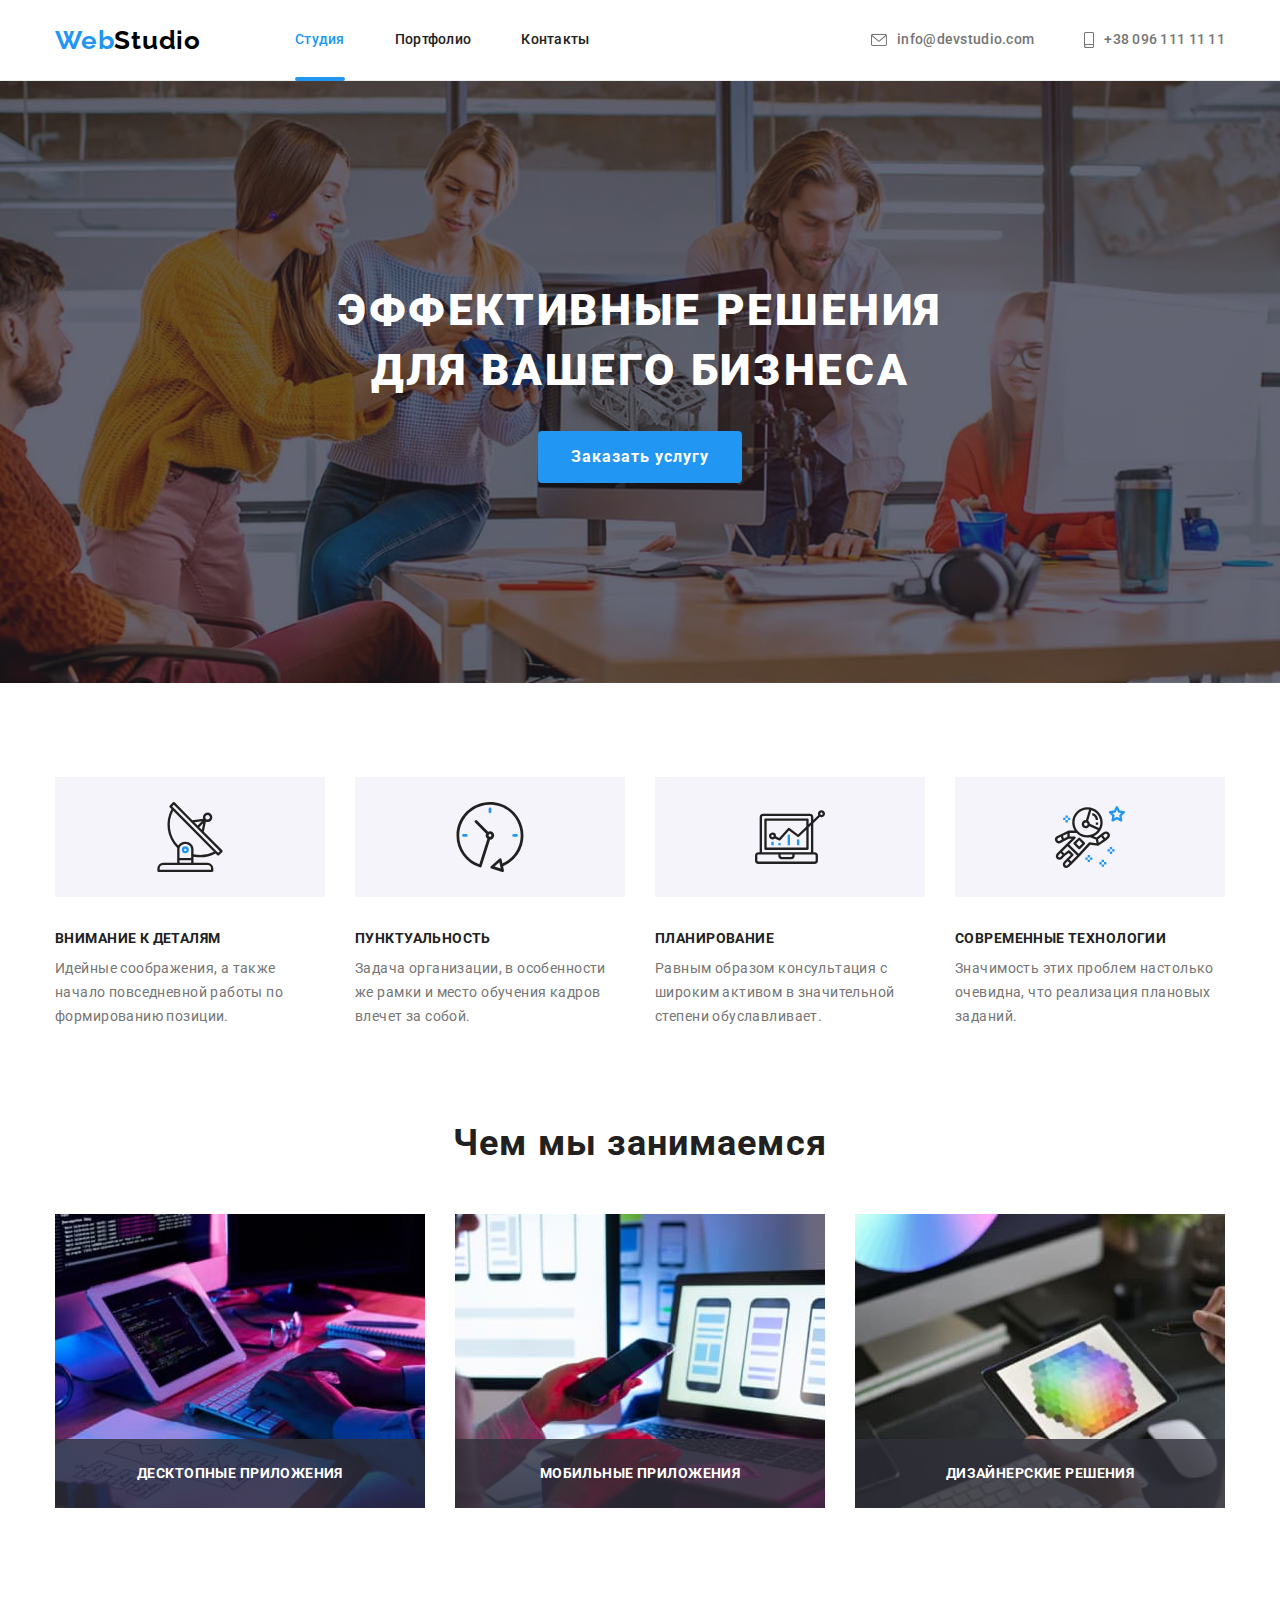
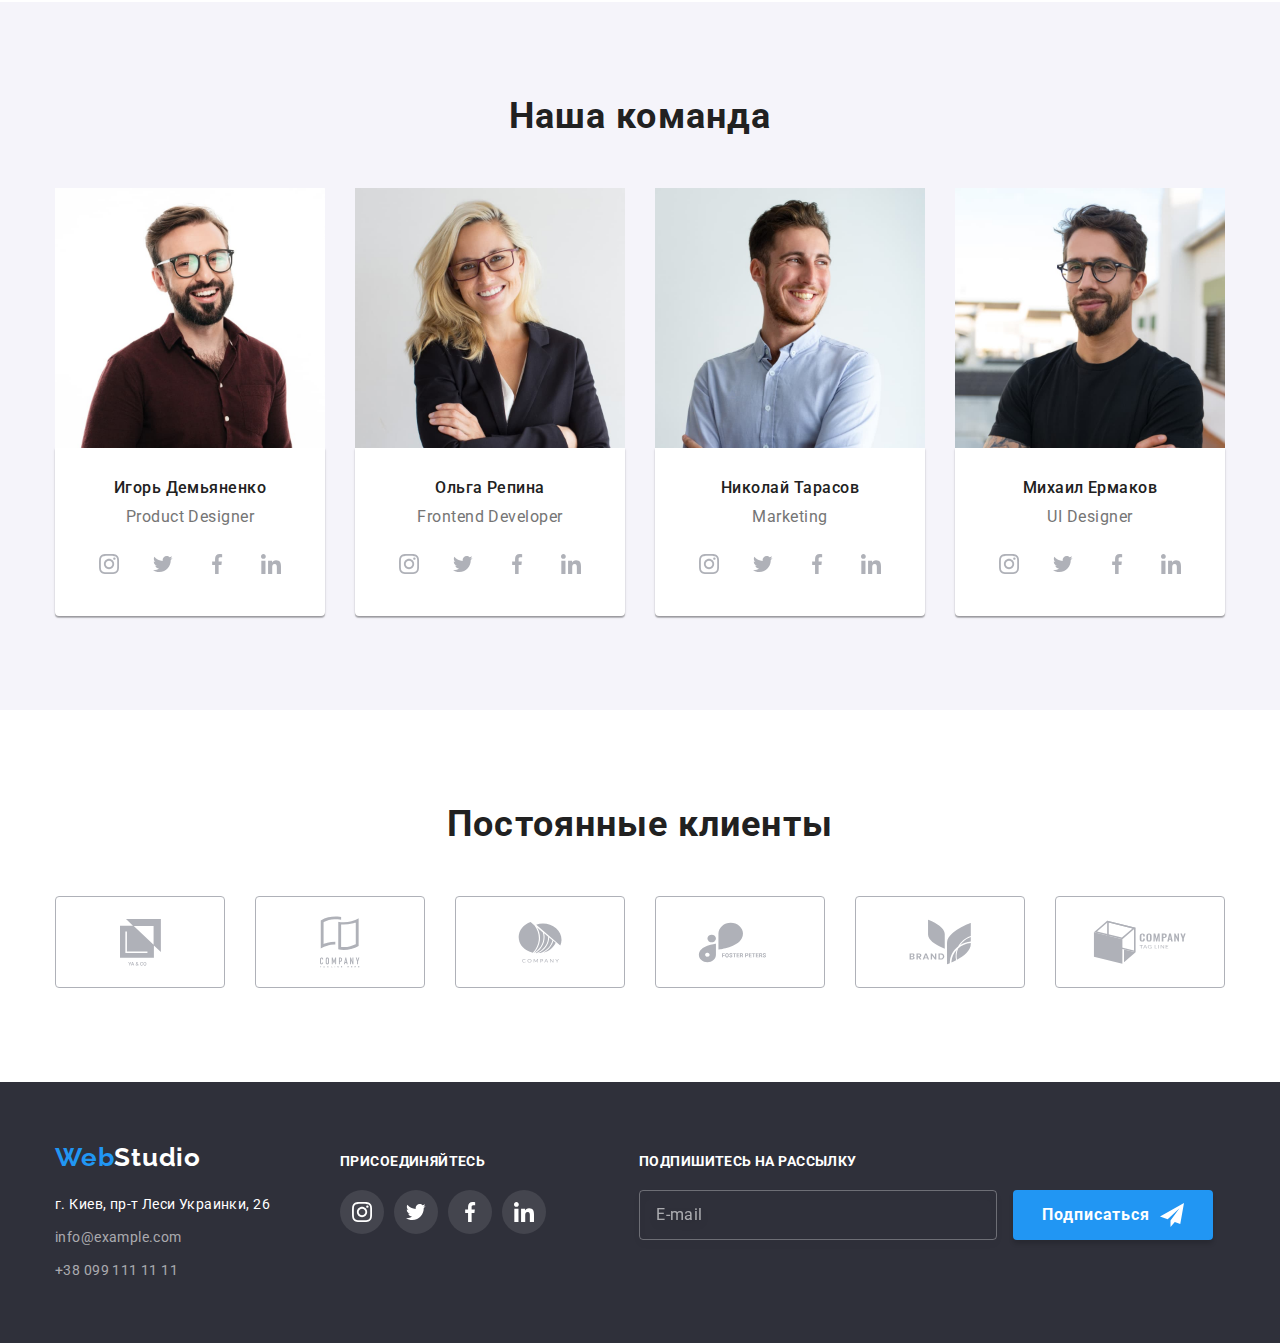
==== index.html @ b1955b0b "Добавляю файлы из ДЗ 8" ====
<!DOCTYPE html>
<html lang="ru">
  <head>
    <link
      rel="stylesheet"
      href="https://cdnjs.cloudflare.com/ajax/libs/modern-normalize/1.1.0/modern-normalize.min.css"
    />
    <meta charset="UTF-8" />
    <meta http-equiv="X-UA-Compatible" content="IE=edge" />
    <meta name="viewport" content="width=device-width, initial-scale=1.0" />
    <title>Studio</title>
    <link rel="preconnect" href="https://fonts.googleapis.com" />
    <link rel="preconnect" href="https://fonts.gstatic.com" crossorigin />
    <link
      href="https://fonts.googleapis.com/css2?family=Raleway:wght@700&family=Roboto:wght@400;500;700;900&display=swap"
      rel="stylesheet"
    />
    <link href="./css/main.min.css" rel="stylesheet" />
  </head>
  <body>
    <!--HEADER-->

    <header class="header">
      <div class="container">
        <nav class="navigation">
          <a class="header__logo logo link" href="./index.html" lang="en"
            >Web<span class="logo-header__right link" lang="en">Studio</span></a
          >
          <ul class="header-list list">
            <li class="header-list__item">
              <a class="header-list__link header-list__link_current link" href="">Студия</a>
            </li>

            <li class="header-list__item">
              <a class="header-list__link link" href="./portfolio.html">Портфолио</a>
            </li>

            <li class="header-list__item">
              <a class="header-list__link link" href="">Контакты</a>
            </li>
          </ul>
        </nav>
        <div class="header-contacts">
          <a class="header-contacts__link header-contacts__link-mail link" href="mailto:info@devstudio.com"
            >
            <svg class="header-contacts__icon" width="16" height="12">
              <use href="./images/sprite.svg#icon-mail"></use>
            </svg>info@devstudio.com
          </a>
          <a class="header-contacts__link link" href="tel:+380961111111">
            <svg class="header-contacts__icon" width="10" height="16">
              <use href="./images/sprite.svg#icon-tell"></use>
            </svg>+38 096 111 11 11
          </a>
        </div>
      </div>
    </header>
    <main>
      <!--HERO-->

      <section class="hero">
        <div class="container">
          <h1 class="hero__title">Эффективные решения для вашего бизнеса</h1>
          <button class="hero__button" type="button" data-modal-open>Заказать услугу</button>
        </div>
      </section>

      <!--FEATURES-->

      <section class="features section">
        <div class="container">
          <h2 class="visually-hidden">Наши особенности</h2>
          <ul class="features-list list">
            <li class="features-list__item features-list__icon-first">
              <h3 class="features-list__item-title">Внимание к деталям</h3>
              <p class="features-list__text">
                Идейные соображения, а также начало повседневной работы по формированию позиции.
              </p>
            </li>

            <li class="features-list__item features-list__icon-second">
              <h3 class="features-list__item-title">Пунктуальность</h3>
              <p class="features-list__text">
                Задача организации, в особенности же рамки и место обучения кадров влечет за собой.
              </p>
            </li>

            <li class="features-list__item features-list__icon-third">
              <h3 class="features-list__item-title">Планирование</h3>
              <p class="features-list__text">
                Равным образом консультация с широким активом в значительной степени обуславливает.
              </p>
            </li>

            <li class="features-list__item features-list__icon-fourth">
              <h3 class="features-list__item-title">Современные технологии</h3>
              <p class="features-list__text">
                Значимость этих проблем настолько очевидна, что реализация плановых заданий.
              </p>
            </li>
          </ul>
        </div>
      </section>

      <!--DIRECTIONS-->

      <section class="directions section">
        <div class="container">
          <h2 class="directions__title title">Чем мы занимаемся</h2>
          <ul class="directions-list list">
            <li class="directions-list__item">
              <img
                src="./images/what-are-we-doing/box-first.jpg"
                alt="Написание кода"
                width="370"
                height="294"
              />
              <p class="directions-list__text">Десктопные приложения</p>
            </li>

            <li class="directions-list__item">
              <img
                src="./images/what-are-we-doing/box-second.jpg"
                alt="Мобильные приложения"
                width="370"
                height="294"
              />
              <p class="directions-list__text">Мобильные приложения</p>
            </li>

            <li class="directions-list__item">
              <img
                src="./images/what-are-we-doing/box-third.jpg"
                alt="Графический дизайн"
                width="370"
                height="294"
              />
              <p class="directions-list__text">Дизайнерские решения</p>
            </li>
          </ul>
        </div>
      </section>

      <!--TEAM-->

      <section class="team section">
        <div class="container">
          <h2 class="team__title title">Наша команда</h2>
          <ul class="team-list list">
            <li class="team-list__item">
              <img
                src="./images/our-team/master-first.jpg"
                alt="мужчина в очках и в бордовой рубашке"
                width="270"
                height="260"
              />
              <div class="team-img">
                <h3 class="team-img__title">Игорь Демьяненко</h3>
                <p class="team-img__text" lang="en">Product Designer</p>
                <ul class="social-list list">
                  <li class="social-list__item">
                    <a
                      href=""
                      rel="noopener noreferrer"
                      target="_blank"
                      class="social-list__link social"
                    >
                      <svg class="social-list__icon" width="20" height="20">
                        <use href="./images/sprite.svg#icon-instagram"></use>
                      </svg>
                    </a>
                  </li>

                  <li class="social-list__item">
                    <a
                      href=""
                      rel="noopener noreferrer"
                      target="_blank"
                      class="social-list__link social"
                    >
                      <svg class="social-list__icon" width="20" height="20">
                        <use href="./images/sprite.svg#icon-twitter"></use>
                      </svg>
                    </a>
                  </li>

                  <li class="social-list__item">
                    <a
                      href=""
                      rel="noopener noreferrer"
                      target="_blank"
                      class="social-list__link social"
                    >
                      <svg class="social-list__icon" width="20" height="20">
                        <use href="./images/sprite.svg#icon-facebook"></use>
                      </svg>
                    </a>
                  </li>

                  <li class="social-list__item">
                    <a
                      href=""
                      rel="noopener noreferrer"
                      target="_blank"
                      class="social-list__link social"
                    >
                      <svg class="social-list__icon" width="20" height="20">
                        <use href="./images/sprite.svg#icon-linkedin"></use>
                      </svg>
                    </a>
                  </li>
                </ul>
              </div>
            </li>
            <li class="team-list__item">
              <img
                src="./images/our-team/master-second.jpg"
                alt="женщина в очках и в черном пиджаке"
                width="270"
                height="260"
              />
              <div class="team-img">
                <h3 class="team-img__title">Ольга Репина</h3>
                <p class="team-img__text" lang="en">Frontend Developer</p>
                <ul class="social-list list">
                  <li class="social-list__item">
                    <a
                      href=""
                      rel="noopener noreferrer"
                      target="_blank"
                      class="social-list__link social"
                    >
                      <svg class="social-list__icon" width="20" height="20">
                        <use href="./images/sprite.svg#icon-instagram"></use>
                      </svg>
                    </a>
                  </li>

                  <li class="social-list__item">
                    <a
                      href=""
                      rel="noopener noreferrer"
                      target="_blank"
                      class="social-list__link social"
                    >
                      <svg class="social-list__icon" width="20" height="20">
                        <use href="./images/sprite.svg#icon-twitter"></use>
                      </svg>
                    </a>
                  </li>

                  <li class="social-list__item">
                    <a
                      href=""
                      rel="noopener noreferrer"
                      target="_blank"
                      class="social-list__link social"
                    >
                      <svg class="social-list__icon" width="20" height="20">
                        <use href="./images/sprite.svg#icon-facebook"></use>
                      </svg>
                    </a>
                  </li>

                  <li class="social-list__item">
                    <a
                      href=""
                      rel="noopener noreferrer"
                      target="_blank"
                      class="social-list__link social"
                    >
                      <svg class="social-list__icon" width="20" height="20">
                        <use href="./images/sprite.svg#icon-linkedin"></use>
                      </svg>
                    </a>
                  </li>
                </ul>
              </div>
            </li>
            <li class="team-list__item">
              <img
                src="./images/our-team/master-third.jpg"
                alt="мужчина в голубой рубашке"
                width="270"
                height="260"
              />
              <div class="team-img">
                <h3 class="team-img__title">Николай Тарасов</h3>
                <p class="team-img__text" lang="en">Marketing</p>
                <ul class="social-list list">
                  <li class="social-list__item">
                    <a
                      href=""
                      rel="noopener noreferrer"
                      target="_blank"
                      class="social-list__link social"
                    >
                      <svg class="social-list__icon" width="20" height="20">
                        <use href="./images/sprite.svg#icon-instagram"></use>
                      </svg>
                    </a>
                  </li>

                  <li class="social-list__item">
                    <a
                      href=""
                      rel="noopener noreferrer"
                      target="_blank"
                      class="social-list__link social"
                    >
                      <svg class="social-list__icon" width="20" height="20">
                        <use href="./images/sprite.svg#icon-twitter"></use>
                      </svg>
                    </a>
                  </li>

                  <li class="social-list__item">
                    <a
                      href=""
                      rel="noopener noreferrer"
                      target="_blank"
                      class="social-list__link social"
                    >
                      <svg class="social-list__icon" width="20" height="20">
                        <use href="./images/sprite.svg#icon-facebook"></use>
                      </svg>
                    </a>
                  </li>

                  <li class="social-list__item">
                    <a
                      href=""
                      rel="noopener noreferrer"
                      target="_blank"
                      class="social-list__link social"
                    >
                      <svg class="social-list__icon" width="20" height="20">
                        <use href="./images/sprite.svg#icon-linkedin"></use>
                      </svg>
                    </a>
                  </li>
                </ul>
              </div>
            </li>
            <li class="team-list__item">
              <img
                src="./images/our-team/master-fourth.jpg"
                alt="мужчина в очках и в черной футболке"
                width="270"
                height="260"
              />
              <div class="team-img">
                <h3 class="team-img__title">Михаил Ермаков</h3>
                <p class="team-img__text" lang="en">UI Designer</p>
                <ul class="social-list list">
                  <li class="social-list__item">
                    <a
                      href=""
                      rel="noopener noreferrer"
                      target="_blank"
                      class="social-list__link social"
                    >
                      <svg class="social-list__icon" width="20" height="20">
                        <use href="./images/sprite.svg#icon-instagram"></use>
                      </svg>
                    </a>
                  </li>

                  <li class="social-list__item">
                    <a
                      href=""
                      rel="noopener noreferrer"
                      target="_blank"
                      class="social-list__link social"
                    >
                      <svg class="social-list__icon" width="20" height="20">
                        <use href="./images/sprite.svg#icon-twitter"></use>
                      </svg>
                    </a>
                  </li>

                  <li class="social-list__item">
                    <a
                      href=""
                      rel="noopener noreferrer"
                      target="_blank"
                      class="social-list__link social"
                    >
                      <svg class="social-list__icon" width="20" height="20">
                        <use href="./images/sprite.svg#icon-facebook"></use>
                      </svg>
                    </a>
                  </li>

                  <li class="social-list__item">
                    <a
                      href=""
                      rel="noopener noreferrer"
                      target="_blank"
                      class="social-list__link social"
                    >
                      <svg class="social-list__icon" width="20" height="20">
                        <use href="./images/sprite.svg#icon-linkedin"></use>
                      </svg>
                    </a>
                  </li>
                </ul>
              </div>
            </li>
          </ul>
        </div>
      </section>

      <!--CLIENTS-->

      <section class="clients section">
        <div class="container">
          <h2 class="clients__title title">Постоянные клиенты</h2>
          <ul class="clients-list list">
            <li class="clients-list__item">
              <a href="" rel="noopener noreferrer" target="_blank" class="clients-list__link link">
                <svg class="clients-list__icon" width="41" height="47">
                  <use href="./images/sprite.svg#icon-client-first"></use>
                </svg>
              </a>
            </li>

            <li class="clients-list__item">
              <a href="" rel="noopener noreferrer" target="_blank" class="clients-list__link link">
                <svg class="clients-list__icon" width="40" height="52">
                  <use href="./images/sprite.svg#icon-client-second"></use>
                </svg>
              </a>
            </li>

            <li class="clients-list__item">
              <a href="" rel="noopener noreferrer" target="_blank" class="clients-list__link link">
                <svg class="clients-list__icon" width="44" height="42">
                  <use href="./images/sprite.svg#icon-client-third"></use>
                </svg>
              </a>
            </li>

            <li class="clients-list__item">
              <a href="" rel="noopener noreferrer" target="_blank" class="clients-list__link link">
                <svg class="clients-list__icon" width="85" height="41">
                  <use href="./images/sprite.svg#icon-client-fourth"></use>
                </svg>
              </a>
            </li>

            <li class="clients-list__item">
              <a href="" rel="noopener noreferrer" target="_blank" class="clients-list__link link">
                <svg class="clients-list__icon" width="63" height="46">
                  <use href="./images/sprite.svg#icon-client-fifth"></use>
                </svg>
              </a>
            </li>

            <li class="clients-list__item">
              <a href="" rel="noopener noreferrer" target="_blank" class="clients-list__link link">
                <svg class="clients-list__icon" width="94" height="44">
                  <use href="./images/sprite.svg#icon-client-sixth"></use>
                </svg>
              </a>
            </li>
          </ul>
        </div>
      </section>
    </main>

    <!--FOOTER-->

    <footer class="footer">
      <div class="container">
        <div class="footer-left">
          <a class="logo footer-logo link" href="./index.html" lang="en"
            >Web<span class="footer-logo__right link" lang="en">Studio</span></a
          >
          <address class="footer-address">
            <ul class="footer-address-list list">
              <li class="footer-address-list__item">
                <a
                  class="footer-address__link-map link"
                  href="https://goo.gl/maps/AGmY3bvH4sLyyWcT8"
                  target="_blank"
                  rel="noreferrer noopener"
                  >г. Киев, пр-т Леси Украинки, 26</a
                >
              </li>

              <li class="footer-address__item">
                <a class="footer-address__link-mail link" href="mailto:info@example.com">info@example.com</a>
              </li>

              <li class="footer-address__item">
                <a class="footer-address__link-tel link" href="tel:+380991111111">+38 099 111 11 11</a>
              </li>
            </ul>
          </address>
        </div>

        <div class="footer-center">
          <h3 class="footer-center__text">присоединяйтесь</h3>
          <ul class="footer-center-list list">
            <li class="footer-center-list__item">
              <a href="" class="footer-center-list__link link">
                <svg class="footer-center-list__icon" width="20" height="20">
                  <use href="./images/sprite.svg#icon-instagram"></use>
                </svg>
              </a>
            </li>

            <li class="footer-center-list__item">
              <a href="" class="footer-center-list__link link">
                <svg class="footer-center-list__icon" width="20" height="20">
                  <use href="./images/sprite.svg#icon-twitter"></use>
                </svg>
              </a>
            </li>

            <li class="footer-center-list__item">
              <a href="" class="footer-center-list__link link">
                <svg class="footer-center-list__icon" width="20" height="20">
                  <use href="./images/sprite.svg#icon-facebook"></use>
                </svg>
              </a>
            </li>

            <li class="footer-center-list__item">
              <a href="" class="footer-center-list__link link">
                <svg class="footer-center-list__icon" width="20" height="20">
                  <use href="./images/sprite.svg#icon-linkedin"></use>
                </svg>
              </a>
            </li>
          </ul>
        </div>

        <div class="footer-right">
          <form class="footer-right-form">
            <label for="mail" class="footer-right-form__title">
              <b class="footer-right-form__text">Подпишитесь на рассылку</b>
            </label>
            <input name="subscrib" id="mail" class="footer-right__input" type="text" placeholder="E-mail">
            <button type="submit" class="footer-right__btn">Подписаться
              <svg class="footer-right__icon" height="24" width="24">
                <use href="./images/sprite.svg#icon-footer-btn"></use>
              </svg>
            </button>
          </form>
        </div>
      </div>
    </footer>


<!-------------------------BACKDROP--------------------------->


    <div class="backdrop is-hidden" data-modal>
      <div class="modal">
        <button type="button" class="modal__btn-close" data-modal-close>
          <svg class="modal__icon-close" height="18" width="18">
            <use href="./images/sprite.svg#icon-modal-close"></use>
          </svg>
        </button>

        <form class="modal-form">
          <b class="modal-form__title">Оставьте свои данные, мы вам перезвоним</b>
          <div class="form-input">
            <label class="form-input__text" for="name" >Имя</label>
            <svg class="form-input__icon-user form-input__icon-contact" width="18" height="18">
              <use href="./images/sprite.svg#icon-person"></use>
            </svg>
            <input class="form-input__type" type="text" id="name" name="user-name">
          </div>

          <div class="form-input">
            <label class="form-input__text" for="tel">Телефон</label>
            <svg class="form-input__icon-phone form-input__icon-contact" width="18" height="18">
              <use href="./images/sprite.svg#icon-phone"></use>
            </svg>
            <input class="form-input__type" type="tel" id="tel" name="user-tel">
          </div>

          <div class="form-input">
            <label class="form-input__text" for="email">Почта</label>
            <svg class="form-input__icon-email form-input__icon-contact" width="18" height="18">
              <use href="./images/sprite.svg#icon-email"></use>
            </svg>
            <input class="form-input__type" type="email" name="user-mail" id="email">
          </div>

          <div class="form-input">
            <label class="form-input__text" for="comment">Комментарий</label>
            <textarea class="form-input__type" name="feedback" id="comment" placeholder="Введите текст"></textarea>
          </div>
          
          <div class="form-policy">
            <input class="form-policy-checkbox visually-hidden" type="checkbox" name="policy" id="policy">
            <label for="policy" class="form-policy-checkbox__policy">
              <span class="form-policy-checkbox__icon">
                <svg width="11" height="8">
                  <use href="./images/sprite.svg#icon-check">
                  </use>
                </svg>
              </span>
              <span>Соглашаюсь с рассылкой и принимаю <a class="form-policy-checkbox__link link" href="" rel=" noreferrer noopener">Условия договора</a></span>
            </label>
          </div>
          <button class="form-policy__modal-btn" type="submit">Отправить</button>
        </form>
      </div>
    </div>
    
    <script src="./js/modal.js"></script>
  </body>
</html>
---- css/main.min.css ----
:root{--main-title-color: #212121;--secondary-title-color: #212121;--accent-color: #2196f3;--main-text-color: #757575;--secondary-text-color: #ffffff}body{font-family:'Roboto', sans-serif;color:var(--main-text-color)}p,h1,h2,h3,h4,h5,h6{margin-top:0;margin-bottom:0}ul{margin-top:0;margin-bottom:0;padding-left:0}img{display:block;max-width:100%}.link{text-decoration:none}.list{list-style-type:none}.visually-hidden{position:absolute;width:1px;height:1px;margin:-1px;padding:0;overflow:hidden;border:0;clip:rect(0 0 0 0)}.container{width:1200px;padding:0 15px;margin:0 auto}.section{padding-top:94px;padding-bottom:94px}.logo{font-family:Raleway;font-weight:700;font-size:26px;line-height:1.19;letter-spacing:0.03em}.title{font-weight:700;font-size:36px;line-height:1.16;text-align:center;letter-spacing:0.03em;color:var(--main-title-color)}.social-list{display:flex;justify-content:center}.social-list__item{width:44px;height:44px}.social-list__item:not(:last-child){margin-right:10px}.social-list__link{width:100%;height:100%;display:flex;align-items:center;justify-content:center;border-radius:50%;background-color:#ffffff;transition:background-color 250ms cubic-bezier(0.4, 0, 0.2, 1)}.social-list__link:hover,.social-list__link:focus{background-color:var(--accent-color)}.social-list__icon{fill:#afb1b8;transition:fill 250ms cubic-bezier(0.4, 0, 0.2, 1)}.social-list__link:hover .social-list__icon,.social-list__link:focus .social-list__icon{fill:#ffffff}.header{border-bottom:1px solid #ececec}.header .container{display:flex;align-items:center}.navigation{display:flex;align-items:center}.header__logo{color:var(--accent-color);margin-right:94px}.logo-header__right{color:#000000}.header-list{display:flex}.header-list__item{position:relative}.header-list__item:not(:last-child){margin-right:50px}.header-list__link{display:block;padding:32px 0;font-style:normal;font-weight:500;font-size:14px;line-height:1.14;letter-spacing:0.02em;color:var(--secondary-title-color);transition:color 250ms cubic-bezier(0.4, 0, 0.2, 1)}.header-list__link:hover,.header-list__link:focus{color:var(--accent-color)}.header-list__link_current{color:var(--accent-color)}.header-list__link_current::after{position:absolute;left:0;bottom:-1px;content:'';width:100%;height:2px;display:inline-block;background-color:#2196f3;border:2px solid;border-radius:2px}.header-contacts{margin-left:auto;display:flex}.header-contacts__link{display:flex;align-items:center;font-style:normal;font-weight:500;font-size:14px;line-height:1.14;letter-spacing:0.02em;color:var(--main-text-color);transition:color 250ms cubic-bezier(0.4, 0, 0.2, 1);padding:32px 0}.header-contacts__link:hover,.header-contacts__link:focus{color:var(--accent-color)}.header-contacts__link-mail{margin-right:50px}.header-contacts__icon{fill:currentColor;margin-right:10px;transition:fill 250ms cubic-bezier(0.4, 0, 0.2, 1)}.header-contacts__link:hover .header-contacts__icon,.header-contacts__link:focus .header-contacts__icon{fill:var(--accent-color)}.hero{max-width:1600px;padding-top:200px;padding-bottom:200px;margin:auto;background-color:#c4c4c4;background-image:linear-gradient(rgba(47,48,58,0.4), rgba(47,48,58,0.4)),url(../images/hero/img-hero.jpg);background-repeat:no-repeat;background-size:cover;background-position:center}.hero .container{text-align:center}.hero__title{font-weight:900;font-size:44px;line-height:1.36;letter-spacing:0.06em;text-transform:uppercase;color:#ffffff;margin-bottom:30px;margin-left:auto;margin-right:auto;max-width:696px}.hero__button{font-weight:700;font-size:16px;line-height:1.87;letter-spacing:0.06em;color:var(--secondary-text-color);background-color:var(--accent-color);cursor:pointer;border-radius:4px;border:1px solid transparent;padding:10px 32px;transition:background-color 250ms cubic-bezier(0.4, 0, 0.2, 1)}.hero__button:hover,.hero__button:focus{background-color:#188ce8;box-shadow:0px 4px 4px rgba(0,0,0,0.15)}.features .container{display:flex}.features-list{display:flex}.features-list__item:not(last-child){margin-right:30px}.features-list__item::before{content:'';display:inline-block;width:270px;height:120px;background-color:#f5f4fa;margin-bottom:30px}.features-list__icon-first::before{background-image:url(../images/features/group-first.svg)}.features-list__icon-second::before{background-image:url(../images/features/group-second.svg)}.features-list__icon-third::before{background-image:url(../images/features/group-third.svg)}.features-list__icon-fourth::before{background-image:url(../images/features/group-fourth.svg)}.features-list__item-title{font-weight:700;font-size:14px;line-height:1.14;letter-spacing:0.03em;text-transform:uppercase;color:#212121;margin-bottom:10px}.features-list__text{font-size:14px;line-height:1.71;letter-spacing:0.03em}.directions{padding-top:0}.directions-list{display:flex}.directions__title{margin-bottom:50px}.directions-title{font-weight:700;font-size:36px;line-height:1.67;text-align:center;letter-spacing:0.03em;color:var(--main-title-color)}.directions-list__item{position:relative}.directions-list__item:not(:last-child){margin-right:30px}.directions-list__text{position:absolute;bottom:0;left:0;width:100%;font-weight:700;font-size:14px;line-height:1.14;text-align:center;letter-spacing:0.03em;text-transform:uppercase;background-color:rgba(47,48,58,0.8);padding:27px 0;color:var(--secondary-text-color)}.team{background-color:#f5f4fa}.team__title{margin-bottom:50px}.team-list{display:flex;flex-wrap:wrap;margin-left:-30px}.team-list .team-list__item{flex-basis:calc(100% / 4 - 30px);margin-left:30px}.team-img{text-align:center;padding-top:30px;padding-bottom:30px;background-color:#ffffff;border-radius:0px 0px 4px 4px;box-shadow:0px 1px 3px rgba(0,0,0,0.12),0px 1px 1px rgba(0,0,0,0.14),0px 2px 1px rgba(0,0,0,0.2)}.team-img__text,.team-img__title{font-size:16px;line-height:1.19;text-align:center;letter-spacing:0.03em}.team-img__title{font-weight:500;color:var(--secondary-title-color);margin-bottom:10px}.team-img__text{font-weight:400;margin-bottom:16px}.clients__title{margin-bottom:50px}.clients-list{display:flex;justify-content:center;margin:auto}.clients-list__item{width:170px;height:92px;display:flex}.clients-list__item:not(:last-child){margin-right:30px}.clients-list__link{width:100%;height:100%;border-radius:4px;border:1px solid #afb1b8;display:flex;justify-content:center;align-items:center;transition:border-color 250ms cubic-bezier(0.4, 0, 0.2, 1)}.clients-list__link:hover,.clients-list__link:focus{border-color:var(--accent-color)}.clients-list__icon{fill:#afb1b8;transition:fill 250ms cubic-bezier(0.4, 0, 0.2, 1)}.clients-list__link:hover .clients-list__icon,.clients-list__link:focus .clients-list__icon{fill:var(--accent-color)}.footer{background-color:#2f303a;padding-top:60px;padding-bottom:60px}.footer .container{display:flex;align-items:baseline}.footer-logo{color:var(--accent-color);display:inline-block;margin-bottom:20px}.footer-logo__right{color:#ffffff}.footer-address-list{font-style:normal;font-size:14px;line-height:1.71;letter-spacing:0.03em;margin-right:70px}.footer-address__link-map{color:#ffffff;display:flex;margin-bottom:9px}.footer-address__link-mail{display:flex;margin-bottom:9px}.footer-address__link-mail,.footer-address__link-tel{color:rgba(255,255,255,0.6)}.footer-center__text{font-weight:700;font-size:14px;line-height:1.14;letter-spacing:0.03em;text-transform:uppercase;color:#ffffff;margin-bottom:20px}.footer-center-list{display:flex;justify-content:center;align-items:center}.footer-center-list__item{width:44px;height:44px}.footer-center-list__item:not(:last-child){margin-right:10px}.footer-center-list__link{width:100%;height:100%;border-radius:50%;display:flex;justify-content:center;align-items:center;background-color:rgba(255,255,255,0.1);transition:background-color 250ms cubic-bezier(0.4, 0, 0.2, 1)}.footer-center-list__link:hover,.footer-center-list__link:focus{background-color:var(--accent-color)}.footer-center-list__icon{fill:#ffffff}.footer-right{margin-left:93px}.footer-right-form__title{display:flex;align-items:center}.footer-right-form__text{font-weight:700;font-size:14px;line-height:1.14;letter-spacing:0.03em;text-transform:uppercase;color:var(--secondary-text-color);margin-bottom:20px}.footer-right__input{width:358px;height:50px;border:1px solid rgba(255,255,255,0.3);filter:drop-shadow(0px 4px 4px rgba(0,0,0,0.15));border-radius:4px;background-color:transparent;color:rgba(255,255,255,0.6);padding-left:16px;outline:none;transition:border 250ms cubic-bezier(0.4, 0, 0.2, 1)}.footer-right__input::placeholder{font-size:16px;line-height:1.25;display:flex;align-items:center;letter-spacing:0.03em;color:rgba(255,255,255,0.6);margin-left:16px}.footer-right__input:focus{border:1px solid var(--accent-color)}.footer-right__btn{width:200px;height:50px;font-weight:700;font-size:16px;line-height:1.87;text-align:center;letter-spacing:0.06em;color:var(--secondary-text-color);background-color:var(--accent-color);box-shadow:0px 4px 4px rgba(0,0,0,0.15);border:2px solid var(--accent-color);border-radius:4px;cursor:pointer;display:inline-flex;align-items:center;justify-content:center;margin-left:12px;transition:background-color 250ms cubic-bezier(0.4, 0, 0.2, 1)}.footer-right__btn:hover,.footer-right__btn:focus{background-color:#188ce8;box-shadow:0px 4px 4px rgba(0,0,0,0.15)}.footer-right__icon{fill:var(--secondary-text-color);margin-left:10px}.backdrop{position:fixed;height:100vh;width:100vw;top:0;left:0;background-color:rgba(0,0,0,0.2);transition:opacity 250ms cubic-bezier(0.4, 0, 0.2, 1),visibility 250ms cubic-bezier(0.4, 0, 0.2, 1)}.backdrop.is-hidden{opacity:0;visibility:hidden;pointer-events:none}.modal{position:absolute;width:528px;min-height:581px;left:50%;top:50%;background-color:#ffffff;box-shadow:0px 1px 3px rgba(0,0,0,0.12),0px 1px 1px rgba(0,0,0,0.14),0px 2px 1px rgba(0,0,0,0.2);border-radius:4px;transform:translate(-50%, -50%)}.modal__btn-close{position:absolute;height:30px;width:30px;top:8px;right:8px;background-color:#ffffff;border-radius:50%;border:1px solid rgba(0,0,0,0.1);cursor:pointer;display:flex;justify-content:center;align-items:center}.modal__icon-close{fill:#000000;transition:fill 250ms cubic-bezier(0.4, 0, 0.2, 1)}.btn-close:hover .modal__icon-close,.btn-close:focus .modal__icon-close{fill:var(--accent-color)}.modal-form{width:448px;height:342px;margin-left:40px;margin-right:40px}.modal-form__title{display:block;font-weight:700;font-size:20px;line-height:1.15;text-align:center;letter-spacing:0.03em;color:var(--secondary-title-color);margin-top:40px;margin-bottom:12px}.form-input{position:relative;display:flex;flex-direction:column}.form-input:focus-within>.icon-contact{fill:var(--accent-color)}.form-input textarea{height:120px;margin-bottom:20px;padding:12px 16px}.form-input__text{font-size:12px;line-height:1.14;letter-spacing:0.01em;color:var(--main-text-color) 5;margin-bottom:4px}.form-input__icon-contact{position:absolute;left:12px;bottom:21px;transition:fill 250ms cubic-bezier(0.4, 0, 0.2, 1)}.form-input__type{width:100%;height:40px;border:1px solid rgba(33,33,33,0.2);border-radius:4px;outline:none;resize:none;margin-bottom:10px;padding-left:42px;transition:border 250ms cubic-bezier(0.4, 0, 0.2, 1)}.form-input__type:hover,.form-input__type:focus{border:1px solid var(--accent-color)}textarea ::placeholder{font-size:14px;line-height:1.14;letter-spacing:0.01em;color:rgba(117,117,117,0.5)}.form-policy{margin-bottom:30px}.form-policy-checkbox:checked+.form-policy-checkbox__policy>.form-policy-checkbox__icon{background-color:var(--accent-color);border:transparent}.form-policy-checkbox__policy{display:flex;align-items:center;justify-content:center;font-size:14px;line-height:1.71;letter-spacing:0.03em;color:var(--main-text-color)}.form-policy-checkbox__icon{display:flex;align-items:center;justify-content:center;width:16px;height:15px;border:2px solid #212121;border-radius:2px;margin-right:7px;box-shadow:0px 4px 4px rgba(0,0,0,0.15);transition:background-color 250ms cubic-bezier(0.4, 0, 0.2, 1),border 250ms cubic-bezier(0.4, 0, 0.2, 1)}.form-policy-checkbox__link{font-size:14px;line-height:1.71;letter-spacing:0.03em;text-decoration-line:underline;color:var(--accent-color);transition:color 250ms cubic-bezier(0.4, 0, 0.2, 1)}.form-policy-checkbox__link:hover,.form-policy-checkbox__link:focus{color:#188ce8}.form-policy__modal-btn{width:200px;height:50px;background-color:var(--accent-color);color:var(--secondary-text-color);box-shadow:0px 4px 4px rgba(0,0,0,0.15);border-radius:4px;border:none;cursor:pointer;transition:background-color 250ms cubic-bezier(0.4, 0, 0.2, 1);display:block;margin-left:auto;margin-right:auto}.form-policy__modal-btn:hover,.form-policy__modal-btn:focus{background-color:#188CE8}
/*# sourceMappingURL=main.min.css.map */
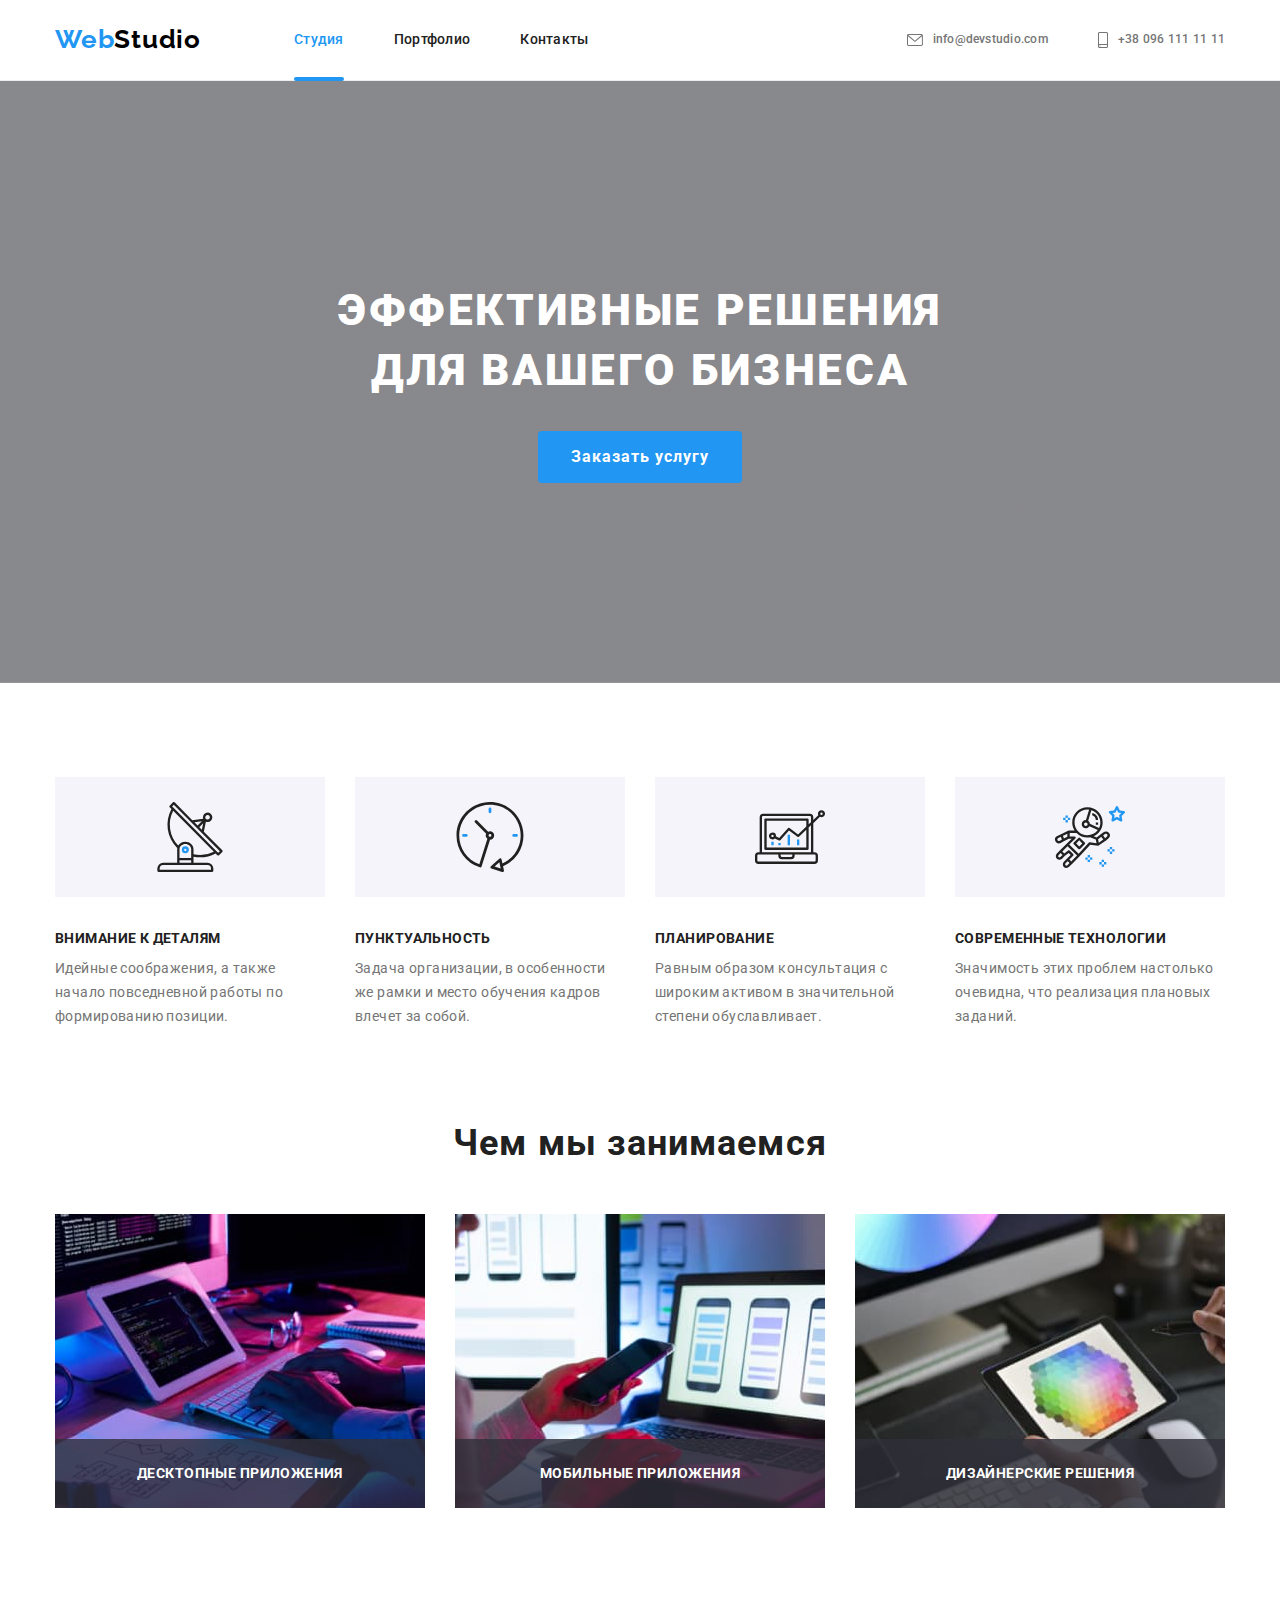
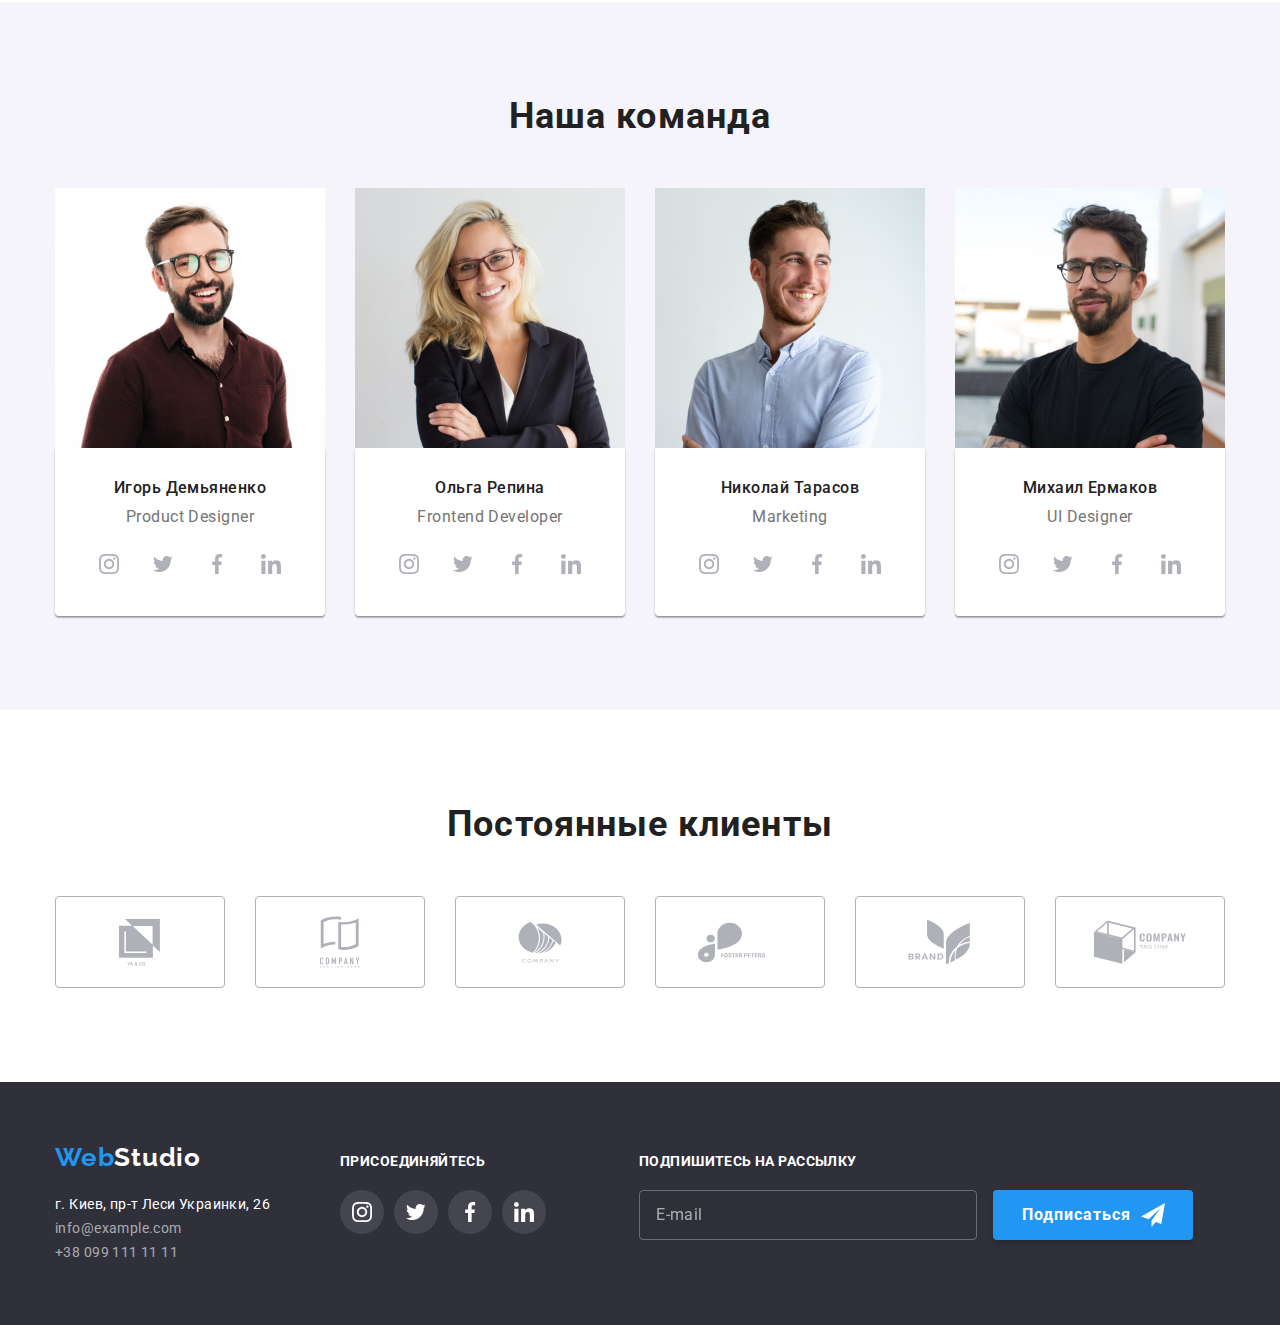
==== commit 337522d6: "Адаптив" ====
--- a/index.html
+++ b/index.html
@@ -28,7 +28,7 @@
           >
           <ul class="header-list list">
             <li class="header-list__item">
-              <a class="header-list__link header-list__link_current link" href="">Студия</a>
+              <a class="header-list__link header-list__link_current link" href="./index.html">Студия</a>
             </li>
 
             <li class="header-list__item">
@@ -39,19 +39,76 @@
               <a class="header-list__link link" href="">Контакты</a>
             </li>
           </ul>
+          <button type="button" class="menu-open" data-menu-open>
+            <svg class="menu-open__icon" width="24" height="16">
+              <use href="./images/sprite.svg#icon-menu-open"></use>
+            </svg>
         </nav>
         <div class="header-contacts">
           <a class="header-contacts__link header-contacts__link-mail link" href="mailto:info@devstudio.com"
             >
-            <svg class="header-contacts__icon" width="16" height="12">
+            <svg class="header-contacts__icon header-contacts__icon-mail" width="14" height="10">
               <use href="./images/sprite.svg#icon-mail"></use>
             </svg>info@devstudio.com
           </a>
           <a class="header-contacts__link link" href="tel:+380961111111">
-            <svg class="header-contacts__icon" width="10" height="16">
+            <svg class="header-contacts__icon header-contacts__icon-tel" width="10" height="14">
               <use href="./images/sprite.svg#icon-tell"></use>
             </svg>+38 096 111 11 11
           </a>
+        </div>
+        </button>
+        <div class="mob-menu is-hidden" data-menu>
+          <div class="container">
+            <button type="button" class="menu-close" data-menu-close>
+              <svg class="menu-close__icon" width="19" height="19">
+                <use href="./images/sprite.svg#icon-menu-close"></use>
+              </svg>
+            </button>
+            <ul class="mob-menu__list list">
+              <li class="mob-menu__item">
+                <a href="./index.html" class="mob-menu__link mob-menu__link-current link">Студия</a>
+              </li>
+
+              <li class="mob-menu__item">
+                <a href="./portfolio.html" class="mob-menu__link link">Портфолио</a>
+              </li>
+
+              <li class="mob-menu__item">
+                <a href="" class="mob-menu__link link">Контакты</a>
+              </li>   
+            </ul>
+
+            <div class="mob-bottom">
+              <ul class="mob-conacts__list list">
+                <li class="mob-contacts__item">
+                  <a href="" class="mob-contacts__link mob-contacts__link_tel link">+38 096 111 11 11</a>
+                </li>
+
+                <li class="mob-contacts__item">
+                  <a href="" class="mob-contacts__link link">info@devstudio.com</a>
+                </li>   
+              </ul>
+
+              <ul class="mob-socials__list list">
+                <li class="mob-socials__item">
+                  <a href="" class="mob-socials__link link">Instagram</a>
+                </li>
+
+                <li class="mob-socials__item">
+                  <a href="" class="mob-socials__link link">Twitter</a>
+                </li>
+
+                <li class="mob-socials__item">
+                  <a href="" class="mob-socials__link link">Facebook</a>
+                </li>
+
+                <li class="mob-socials__item">
+                  <a href="" class="mob-socials__link link">LinkedIn</a>
+                </li>
+              </ul>
+            </div>
+          </div>
         </div>
       </div>
     </header>
@@ -151,8 +208,6 @@
               <img
                 src="./images/our-team/master-first.jpg"
                 alt="мужчина в очках и в бордовой рубашке"
-                width="270"
-                height="260"
               />
               <div class="team-img">
                 <h3 class="team-img__title">Игорь Демьяненко</h3>
@@ -216,8 +271,6 @@
               <img
                 src="./images/our-team/master-second.jpg"
                 alt="женщина в очках и в черном пиджаке"
-                width="270"
-                height="260"
               />
               <div class="team-img">
                 <h3 class="team-img__title">Ольга Репина</h3>
@@ -281,8 +334,6 @@
               <img
                 src="./images/our-team/master-third.jpg"
                 alt="мужчина в голубой рубашке"
-                width="270"
-                height="260"
               />
               <div class="team-img">
                 <h3 class="team-img__title">Николай Тарасов</h3>
@@ -346,8 +397,6 @@
               <img
                 src="./images/our-team/master-fourth.jpg"
                 alt="мужчина в очках и в черной футболке"
-                width="270"
-                height="260"
               />
               <div class="team-img">
                 <h3 class="team-img__title">Михаил Ермаков</h3>
@@ -472,69 +521,71 @@
     <!--FOOTER-->
 
     <footer class="footer">
-      <div class="container">
-        <div class="footer-left">
-          <a class="logo footer-logo link" href="./index.html" lang="en"
-            >Web<span class="footer-logo__right link" lang="en">Studio</span></a
-          >
-          <address class="footer-address">
-            <ul class="footer-address-list list">
-              <li class="footer-address-list__item">
-                <a
-                  class="footer-address__link-map link"
-                  href="https://goo.gl/maps/AGmY3bvH4sLyyWcT8"
-                  target="_blank"
-                  rel="noreferrer noopener"
-                  >г. Киев, пр-т Леси Украинки, 26</a
-                >
+      <div class="footer-container container">
+        <div class="footer-left-center">
+          <div class="footer-left">
+            <a class="logo footer-logo link" href="./index.html" lang="en"
+              >Web<span class="footer-logo__right link" lang="en">Studio</span></a
+            >
+            <address class="footer-address">
+              <ul class="footer-address-list list">
+                <li class="footer-address-list__item">
+                  <a
+                    class="footer-address__link-map link"
+                    href="https://goo.gl/maps/AGmY3bvH4sLyyWcT8"
+                    target="_blank"
+                    rel="noreferrer noopener"
+                    >г. Киев, пр-т Леси Украинки, 26</a
+                  >
+                </li>
+
+                <li class="footer-address__item">
+                  <a class="footer-address__link-mail link" href="mailto:info@example.com">info@example.com</a>
+                </li>
+
+                <li class="footer-address__item">
+                  <a class="footer-address__link-tel link" href="tel:+380991111111">+38 099 111 11 11</a>
+                </li>
+              </ul>
+            </address>
+          </div>
+
+          <div class="footer-center">
+            <h3 class="footer-center__text">присоединяйтесь</h3>
+            <ul class="footer-center-list list">
+              <li class="footer-center-list__item">
+                <a href="" class="footer-center-list__link link">
+                  <svg class="footer-center-list__icon" width="20" height="20">
+                    <use href="./images/sprite.svg#icon-instagram"></use>
+                  </svg>
+                </a>
               </li>
 
-              <li class="footer-address__item">
-                <a class="footer-address__link-mail link" href="mailto:info@example.com">info@example.com</a>
+              <li class="footer-center-list__item">
+                <a href="" class="footer-center-list__link link">
+                  <svg class="footer-center-list__icon" width="20" height="20">
+                    <use href="./images/sprite.svg#icon-twitter"></use>
+                  </svg>
+                </a>
               </li>
 
-              <li class="footer-address__item">
-                <a class="footer-address__link-tel link" href="tel:+380991111111">+38 099 111 11 11</a>
+              <li class="footer-center-list__item">
+                <a href="" class="footer-center-list__link link">
+                  <svg class="footer-center-list__icon" width="20" height="20">
+                    <use href="./images/sprite.svg#icon-facebook"></use>
+                  </svg>
+                </a>
+              </li>
+
+              <li class="footer-center-list__item">
+                <a href="" class="footer-center-list__link link">
+                  <svg class="footer-center-list__icon" width="20" height="20">
+                    <use href="./images/sprite.svg#icon-linkedin"></use>
+                  </svg>
+                </a>
               </li>
             </ul>
-          </address>
-        </div>
-
-        <div class="footer-center">
-          <h3 class="footer-center__text">присоединяйтесь</h3>
-          <ul class="footer-center-list list">
-            <li class="footer-center-list__item">
-              <a href="" class="footer-center-list__link link">
-                <svg class="footer-center-list__icon" width="20" height="20">
-                  <use href="./images/sprite.svg#icon-instagram"></use>
-                </svg>
-              </a>
-            </li>
-
-            <li class="footer-center-list__item">
-              <a href="" class="footer-center-list__link link">
-                <svg class="footer-center-list__icon" width="20" height="20">
-                  <use href="./images/sprite.svg#icon-twitter"></use>
-                </svg>
-              </a>
-            </li>
-
-            <li class="footer-center-list__item">
-              <a href="" class="footer-center-list__link link">
-                <svg class="footer-center-list__icon" width="20" height="20">
-                  <use href="./images/sprite.svg#icon-facebook"></use>
-                </svg>
-              </a>
-            </li>
-
-            <li class="footer-center-list__item">
-              <a href="" class="footer-center-list__link link">
-                <svg class="footer-center-list__icon" width="20" height="20">
-                  <use href="./images/sprite.svg#icon-linkedin"></use>
-                </svg>
-              </a>
-            </li>
-          </ul>
+          </div>
         </div>
 
         <div class="footer-right">
@@ -605,7 +656,7 @@
                   </use>
                 </svg>
               </span>
-              <span>Соглашаюсь с рассылкой и принимаю <a class="form-policy-checkbox__link link" href="" rel=" noreferrer noopener">Условия договора</a></span>
+              <span class="form-policy__text">Соглашаюсь с рассылкой и принимаю <a class="form-policy-checkbox__link link" href="" rel=" noreferrer noopener">Условия договора</a></span>
             </label>
           </div>
           <button class="form-policy__modal-btn" type="submit">Отправить</button>
@@ -614,5 +665,6 @@
     </div>
     
     <script src="./js/modal.js"></script>
+    <script src="./js/menu.js"></script>
   </body>
 </html>
--- a/css/main.min.css
+++ b/css/main.min.css
@@ -1,2 +1,2 @@
-:root{--main-title-color: #212121;--secondary-title-color: #212121;--accent-color: #2196f3;--main-text-color: #757575;--secondary-text-color: #ffffff}body{font-family:'Roboto', sans-serif;color:var(--main-text-color)}p,h1,h2,h3,h4,h5,h6{margin-top:0;margin-bottom:0}ul{margin-top:0;margin-bottom:0;padding-left:0}img{display:block;max-width:100%}.link{text-decoration:none}.list{list-style-type:none}.visually-hidden{position:absolute;width:1px;height:1px;margin:-1px;padding:0;overflow:hidden;border:0;clip:rect(0 0 0 0)}.container{width:1200px;padding:0 15px;margin:0 auto}.section{padding-top:94px;padding-bottom:94px}.logo{font-family:Raleway;font-weight:700;font-size:26px;line-height:1.19;letter-spacing:0.03em}.title{font-weight:700;font-size:36px;line-height:1.16;text-align:center;letter-spacing:0.03em;color:var(--main-title-color)}.social-list{display:flex;justify-content:center}.social-list__item{width:44px;height:44px}.social-list__item:not(:last-child){margin-right:10px}.social-list__link{width:100%;height:100%;display:flex;align-items:center;justify-content:center;border-radius:50%;background-color:#ffffff;transition:background-color 250ms cubic-bezier(0.4, 0, 0.2, 1)}.social-list__link:hover,.social-list__link:focus{background-color:var(--accent-color)}.social-list__icon{fill:#afb1b8;transition:fill 250ms cubic-bezier(0.4, 0, 0.2, 1)}.social-list__link:hover .social-list__icon,.social-list__link:focus .social-list__icon{fill:#ffffff}.header{border-bottom:1px solid #ececec}.header .container{display:flex;align-items:center}.navigation{display:flex;align-items:center}.header__logo{color:var(--accent-color);margin-right:94px}.logo-header__right{color:#000000}.header-list{display:flex}.header-list__item{position:relative}.header-list__item:not(:last-child){margin-right:50px}.header-list__link{display:block;padding:32px 0;font-style:normal;font-weight:500;font-size:14px;line-height:1.14;letter-spacing:0.02em;color:var(--secondary-title-color);transition:color 250ms cubic-bezier(0.4, 0, 0.2, 1)}.header-list__link:hover,.header-list__link:focus{color:var(--accent-color)}.header-list__link_current{color:var(--accent-color)}.header-list__link_current::after{position:absolute;left:0;bottom:-1px;content:'';width:100%;height:2px;display:inline-block;background-color:#2196f3;border:2px solid;border-radius:2px}.header-contacts{margin-left:auto;display:flex}.header-contacts__link{display:flex;align-items:center;font-style:normal;font-weight:500;font-size:14px;line-height:1.14;letter-spacing:0.02em;color:var(--main-text-color);transition:color 250ms cubic-bezier(0.4, 0, 0.2, 1);padding:32px 0}.header-contacts__link:hover,.header-contacts__link:focus{color:var(--accent-color)}.header-contacts__link-mail{margin-right:50px}.header-contacts__icon{fill:currentColor;margin-right:10px;transition:fill 250ms cubic-bezier(0.4, 0, 0.2, 1)}.header-contacts__link:hover .header-contacts__icon,.header-contacts__link:focus .header-contacts__icon{fill:var(--accent-color)}.hero{max-width:1600px;padding-top:200px;padding-bottom:200px;margin:auto;background-color:#c4c4c4;background-image:linear-gradient(rgba(47,48,58,0.4), rgba(47,48,58,0.4)),url(../images/hero/img-hero.jpg);background-repeat:no-repeat;background-size:cover;background-position:center}.hero .container{text-align:center}.hero__title{font-weight:900;font-size:44px;line-height:1.36;letter-spacing:0.06em;text-transform:uppercase;color:#ffffff;margin-bottom:30px;margin-left:auto;margin-right:auto;max-width:696px}.hero__button{font-weight:700;font-size:16px;line-height:1.87;letter-spacing:0.06em;color:var(--secondary-text-color);background-color:var(--accent-color);cursor:pointer;border-radius:4px;border:1px solid transparent;padding:10px 32px;transition:background-color 250ms cubic-bezier(0.4, 0, 0.2, 1)}.hero__button:hover,.hero__button:focus{background-color:#188ce8;box-shadow:0px 4px 4px rgba(0,0,0,0.15)}.features .container{display:flex}.features-list{display:flex}.features-list__item:not(last-child){margin-right:30px}.features-list__item::before{content:'';display:inline-block;width:270px;height:120px;background-color:#f5f4fa;margin-bottom:30px}.features-list__icon-first::before{background-image:url(../images/features/group-first.svg)}.features-list__icon-second::before{background-image:url(../images/features/group-second.svg)}.features-list__icon-third::before{background-image:url(../images/features/group-third.svg)}.features-list__icon-fourth::before{background-image:url(../images/features/group-fourth.svg)}.features-list__item-title{font-weight:700;font-size:14px;line-height:1.14;letter-spacing:0.03em;text-transform:uppercase;color:#212121;margin-bottom:10px}.features-list__text{font-size:14px;line-height:1.71;letter-spacing:0.03em}.directions{padding-top:0}.directions-list{display:flex}.directions__title{margin-bottom:50px}.directions-title{font-weight:700;font-size:36px;line-height:1.67;text-align:center;letter-spacing:0.03em;color:var(--main-title-color)}.directions-list__item{position:relative}.directions-list__item:not(:last-child){margin-right:30px}.directions-list__text{position:absolute;bottom:0;left:0;width:100%;font-weight:700;font-size:14px;line-height:1.14;text-align:center;letter-spacing:0.03em;text-transform:uppercase;background-color:rgba(47,48,58,0.8);padding:27px 0;color:var(--secondary-text-color)}.team{background-color:#f5f4fa}.team__title{margin-bottom:50px}.team-list{display:flex;flex-wrap:wrap;margin-left:-30px}.team-list .team-list__item{flex-basis:calc(100% / 4 - 30px);margin-left:30px}.team-img{text-align:center;padding-top:30px;padding-bottom:30px;background-color:#ffffff;border-radius:0px 0px 4px 4px;box-shadow:0px 1px 3px rgba(0,0,0,0.12),0px 1px 1px rgba(0,0,0,0.14),0px 2px 1px rgba(0,0,0,0.2)}.team-img__text,.team-img__title{font-size:16px;line-height:1.19;text-align:center;letter-spacing:0.03em}.team-img__title{font-weight:500;color:var(--secondary-title-color);margin-bottom:10px}.team-img__text{font-weight:400;margin-bottom:16px}.clients__title{margin-bottom:50px}.clients-list{display:flex;justify-content:center;margin:auto}.clients-list__item{width:170px;height:92px;display:flex}.clients-list__item:not(:last-child){margin-right:30px}.clients-list__link{width:100%;height:100%;border-radius:4px;border:1px solid #afb1b8;display:flex;justify-content:center;align-items:center;transition:border-color 250ms cubic-bezier(0.4, 0, 0.2, 1)}.clients-list__link:hover,.clients-list__link:focus{border-color:var(--accent-color)}.clients-list__icon{fill:#afb1b8;transition:fill 250ms cubic-bezier(0.4, 0, 0.2, 1)}.clients-list__link:hover .clients-list__icon,.clients-list__link:focus .clients-list__icon{fill:var(--accent-color)}.footer{background-color:#2f303a;padding-top:60px;padding-bottom:60px}.footer .container{display:flex;align-items:baseline}.footer-logo{color:var(--accent-color);display:inline-block;margin-bottom:20px}.footer-logo__right{color:#ffffff}.footer-address-list{font-style:normal;font-size:14px;line-height:1.71;letter-spacing:0.03em;margin-right:70px}.footer-address__link-map{color:#ffffff;display:flex;margin-bottom:9px}.footer-address__link-mail{display:flex;margin-bottom:9px}.footer-address__link-mail,.footer-address__link-tel{color:rgba(255,255,255,0.6)}.footer-center__text{font-weight:700;font-size:14px;line-height:1.14;letter-spacing:0.03em;text-transform:uppercase;color:#ffffff;margin-bottom:20px}.footer-center-list{display:flex;justify-content:center;align-items:center}.footer-center-list__item{width:44px;height:44px}.footer-center-list__item:not(:last-child){margin-right:10px}.footer-center-list__link{width:100%;height:100%;border-radius:50%;display:flex;justify-content:center;align-items:center;background-color:rgba(255,255,255,0.1);transition:background-color 250ms cubic-bezier(0.4, 0, 0.2, 1)}.footer-center-list__link:hover,.footer-center-list__link:focus{background-color:var(--accent-color)}.footer-center-list__icon{fill:#ffffff}.footer-right{margin-left:93px}.footer-right-form__title{display:flex;align-items:center}.footer-right-form__text{font-weight:700;font-size:14px;line-height:1.14;letter-spacing:0.03em;text-transform:uppercase;color:var(--secondary-text-color);margin-bottom:20px}.footer-right__input{width:358px;height:50px;border:1px solid rgba(255,255,255,0.3);filter:drop-shadow(0px 4px 4px rgba(0,0,0,0.15));border-radius:4px;background-color:transparent;color:rgba(255,255,255,0.6);padding-left:16px;outline:none;transition:border 250ms cubic-bezier(0.4, 0, 0.2, 1)}.footer-right__input::placeholder{font-size:16px;line-height:1.25;display:flex;align-items:center;letter-spacing:0.03em;color:rgba(255,255,255,0.6);margin-left:16px}.footer-right__input:focus{border:1px solid var(--accent-color)}.footer-right__btn{width:200px;height:50px;font-weight:700;font-size:16px;line-height:1.87;text-align:center;letter-spacing:0.06em;color:var(--secondary-text-color);background-color:var(--accent-color);box-shadow:0px 4px 4px rgba(0,0,0,0.15);border:2px solid var(--accent-color);border-radius:4px;cursor:pointer;display:inline-flex;align-items:center;justify-content:center;margin-left:12px;transition:background-color 250ms cubic-bezier(0.4, 0, 0.2, 1)}.footer-right__btn:hover,.footer-right__btn:focus{background-color:#188ce8;box-shadow:0px 4px 4px rgba(0,0,0,0.15)}.footer-right__icon{fill:var(--secondary-text-color);margin-left:10px}.backdrop{position:fixed;height:100vh;width:100vw;top:0;left:0;background-color:rgba(0,0,0,0.2);transition:opacity 250ms cubic-bezier(0.4, 0, 0.2, 1),visibility 250ms cubic-bezier(0.4, 0, 0.2, 1)}.backdrop.is-hidden{opacity:0;visibility:hidden;pointer-events:none}.modal{position:absolute;width:528px;min-height:581px;left:50%;top:50%;background-color:#ffffff;box-shadow:0px 1px 3px rgba(0,0,0,0.12),0px 1px 1px rgba(0,0,0,0.14),0px 2px 1px rgba(0,0,0,0.2);border-radius:4px;transform:translate(-50%, -50%)}.modal__btn-close{position:absolute;height:30px;width:30px;top:8px;right:8px;background-color:#ffffff;border-radius:50%;border:1px solid rgba(0,0,0,0.1);cursor:pointer;display:flex;justify-content:center;align-items:center}.modal__icon-close{fill:#000000;transition:fill 250ms cubic-bezier(0.4, 0, 0.2, 1)}.btn-close:hover .modal__icon-close,.btn-close:focus .modal__icon-close{fill:var(--accent-color)}.modal-form{width:448px;height:342px;margin-left:40px;margin-right:40px}.modal-form__title{display:block;font-weight:700;font-size:20px;line-height:1.15;text-align:center;letter-spacing:0.03em;color:var(--secondary-title-color);margin-top:40px;margin-bottom:12px}.form-input{position:relative;display:flex;flex-direction:column}.form-input:focus-within>.icon-contact{fill:var(--accent-color)}.form-input textarea{height:120px;margin-bottom:20px;padding:12px 16px}.form-input__text{font-size:12px;line-height:1.14;letter-spacing:0.01em;color:var(--main-text-color) 5;margin-bottom:4px}.form-input__icon-contact{position:absolute;left:12px;bottom:21px;transition:fill 250ms cubic-bezier(0.4, 0, 0.2, 1)}.form-input__type{width:100%;height:40px;border:1px solid rgba(33,33,33,0.2);border-radius:4px;outline:none;resize:none;margin-bottom:10px;padding-left:42px;transition:border 250ms cubic-bezier(0.4, 0, 0.2, 1)}.form-input__type:hover,.form-input__type:focus{border:1px solid var(--accent-color)}textarea ::placeholder{font-size:14px;line-height:1.14;letter-spacing:0.01em;color:rgba(117,117,117,0.5)}.form-policy{margin-bottom:30px}.form-policy-checkbox:checked+.form-policy-checkbox__policy>.form-policy-checkbox__icon{background-color:var(--accent-color);border:transparent}.form-policy-checkbox__policy{display:flex;align-items:center;justify-content:center;font-size:14px;line-height:1.71;letter-spacing:0.03em;color:var(--main-text-color)}.form-policy-checkbox__icon{display:flex;align-items:center;justify-content:center;width:16px;height:15px;border:2px solid #212121;border-radius:2px;margin-right:7px;box-shadow:0px 4px 4px rgba(0,0,0,0.15);transition:background-color 250ms cubic-bezier(0.4, 0, 0.2, 1),border 250ms cubic-bezier(0.4, 0, 0.2, 1)}.form-policy-checkbox__link{font-size:14px;line-height:1.71;letter-spacing:0.03em;text-decoration-line:underline;color:var(--accent-color);transition:color 250ms cubic-bezier(0.4, 0, 0.2, 1)}.form-policy-checkbox__link:hover,.form-policy-checkbox__link:focus{color:#188ce8}.form-policy__modal-btn{width:200px;height:50px;background-color:var(--accent-color);color:var(--secondary-text-color);box-shadow:0px 4px 4px rgba(0,0,0,0.15);border-radius:4px;border:none;cursor:pointer;transition:background-color 250ms cubic-bezier(0.4, 0, 0.2, 1);display:block;margin-left:auto;margin-right:auto}.form-policy__modal-btn:hover,.form-policy__modal-btn:focus{background-color:#188CE8}
+:root{--main-title-color: #212121;--secondary-title-color: #212121;--accent-color: #2196f3;--main-text-color: #757575;--secondary-text-color: #ffffff}body{font-family:'Roboto', sans-serif;color:var(--main-text-color)}p,h1,h2,h3,h4,h5,h6{margin-top:0;margin-bottom:0}ul{margin-top:0;margin-bottom:0;padding-left:0}img{display:block;max-width:100%}.link{text-decoration:none}.list{list-style-type:none}.visually-hidden{position:absolute;width:1px;height:1px;margin:-1px;padding:0;overflow:hidden;border:0;clip:rect(0 0 0 0)}.container{width:100%;margin-left:auto;margin-right:auto;padding-left:15px;padding-right:15px}@media screen and (min-width: 480px){.container{max-width:480px}}@media screen and (min-width: 768px){.container{max-width:768px}}@media screen and (min-width: 1200px){.container{max-width:1200px}}.section{padding-top:60px;padding-bottom:60px}@media screen and (min-width: 1200px){.section{padding-top:94px;padding-bottom:94px}}.logo{font-family:Raleway;font-weight:700;font-size:24px;line-height:1.16;letter-spacing:0.03em}@media screen and (min-width: 1200px){.logo{font-size:26px;line-height:1.19}}.title{font-weight:700;font-size:36px;line-height:1.16;text-align:center;letter-spacing:0.03em;color:var(--main-title-color)}.social-list{display:flex;justify-content:center}.social-list__item{width:44px;height:44px}.social-list__item:not(:last-child){margin-right:10px}.social-list__link{width:100%;height:100%;display:flex;align-items:center;justify-content:center;border-radius:50%;background-color:#ffffff;transition:background-color 250ms cubic-bezier(0.4, 0, 0.2, 1)}.social-list__link:hover,.social-list__link:focus{background-color:var(--accent-color)}.social-list__icon{fill:#afb1b8;transition:fill 250ms cubic-bezier(0.4, 0, 0.2, 1)}.social-list__link:hover .social-list__icon,.social-list__link:focus .social-list__icon{fill:#ffffff}.header{border-bottom:1px solid #ececec}@media screen and (min-width: 768px){.header .container{display:flex}}.navigation{display:flex;align-items:center;justify-content:space-between}@media screen and (min-width: 768px){.navigation{justify-content:unset}}.header__logo{color:var(--accent-color);padding-top:16px;padding-bottom:16px}@media screen and (min-width: 768px){.header__logo{margin-right:88px;padding-top:26px;padding-bottom:26px}}@media screen and (min-width: 1200px){.header__logo{margin-right:93px;padding-top:24px;padding-bottom:25px}}.logo-header__right{color:#000000}.header-list{display:none}@media screen and (min-width: 768px){.header-list{display:flex}}.header-list__item{position:relative}.header-list__item:not(:last-child){margin-right:50px}.header-list__link{display:block;padding:32px 0;font-style:normal;font-weight:500;font-size:14px;line-height:1.14;letter-spacing:0.02em;color:var(--secondary-title-color);transition:color 250ms cubic-bezier(0.4, 0, 0.2, 1)}.header-list__link:hover,.header-list__link:focus{color:var(--accent-color)}.header-list__link_current{color:var(--accent-color)}.header-list__link_current::after{position:absolute;left:0;bottom:-1px;content:'';width:100%;height:2px;display:inline-block;background-color:#2196f3;border:2px solid;border-radius:2px}.header-contacts{display:none}@media screen and (min-width: 768px){.header-contacts{display:block;padding-top:21px;margin-left:auto}}@media screen and (min-width: 1200px){.header-contacts{display:flex;padding-top:0;padding-bottom:0}}.header-contacts__link{display:flex;align-items:center;font-style:normal;font-weight:500;font-size:12px;line-height:1.16;letter-spacing:0.02em;color:var(--main-text-color);transition:color 250ms cubic-bezier(0.4, 0, 0.2, 1)}@media screen and (min-width: 1200x){.header-contacts__link{font-size:14px;line-height:1.14}}.header-contacts__link:hover,.header-contacts__link:focus{color:var(--accent-color)}@media screen and (min-width: 1200px){.header-contacts__link{padding:32px 0}}.header-contacts__link-mail{margin-bottom:10px}@media screen and (min-width: 1200px){.header-contacts__link-mail{margin-right:50px;margin-bottom:0}}.header-contacts__icon{fill:currentColor;margin-right:8px;transition:fill 250ms cubic-bezier(0.4, 0, 0.2, 1)}@media screen and (min-width: 1200px){.header-contacts__icon{margin-right:10px}}.header-contacts__link:hover .header-contacts__icon,.header-contacts__link:focus .header-contacts__icon{fill:var(--accent-color)}@media screen and (min-width: 1200px){.header-contacts__icon-mail{width:16px;height:12px}}@media screen and (min-width: 1200px){.header-contacts__icon-tel{width:10px;height:16px}}.menu-open,.menu-close{display:flex;justify-content:center;align-items:center;width:40px;height:40px;border:none;background-color:unset;cursor:pointer}.menu-open:hover .menu-open__icon,.menu-open:focus .menu-open__icon{fill:var(--accent-color)}@media screen and (min-width: 768px){.menu-open{display:none}}.menu-open__icon,.menu-close__icon{fill:#000000}.mob-menu{position:fixed;width:100vw;height:100vh;top:0;left:0;z-index:999;background-color:#ffffff;padding-top:48px;padding-bottom:48px}.mob-menu .container{height:100%;position:relative;display:flex;flex-direction:column;justify-content:space-between;padding-left:40px}@media screen and (min-width: 768px){.mob-menu{display:none}}.mob-menu.is-hidden{opacity:0;pointer-events:none;visibility:hidden}.menu-close{position:absolute;right:15px;top:-37px}.menu-close:hover .menu-close__icon,.menu-close:focus .menu-close__icon{fill:var(--accent-color)}.mob-menu__item:not(:last-child){margin-bottom:32px}.mob-menu__link{font-style:normal;font-weight:500;font-size:40px;line-height:1.18;text-align:center;letter-spacing:0.02em;color:var(--secondary-title-color)}.mob-menu__link:hover,.mob-menu__link:focus{color:var(--accent-color)}.mob-menu__link-current{color:var(--accent-color)}.mob-conacts__list{margin-bottom:64px}.mob-contacts__item:not(:last-child){margin-bottom:32px}.mob-contacts__link{font-style:normal;font-weight:500;font-size:24px;line-height:1.17;letter-spacing:0.02em;color:var(--main-text-color)}.mob-contacts__link_tel{font-size:34px;line-height:1.18;color:var(--accent-color)}.mob-socials__list{display:flex;flex-wrap:wrap}.mob-socials__item:not(:last-child){margin-right:10px}.mob-socials__item:not(:last-child)::after{content:'';width:22px;border:1px solid rgba(33,33,33,0.2);transform:rotate(90deg);margin-left:10px}.mob-socials__link{font-style:normal;font-weight:500;font-size:18px;line-height:1.22;letter-spacing:0.02em;color:var(--accent-color)}.hero{padding-top:118px;padding-bottom:118px;margin:0 auto;background-color:#c4c4c4;background-image:linear-gradient(rgba(47,48,58,0.4), rgba(47,48,58,0.4)),url(../images/hero/hero-mob-1x.jpg);background-repeat:no-repeat;background-size:cover;background-position:center}@media (min-device-pixel-ratio: 2), (-webkit-min-device-pixel-ratio: 2), (min-resolution: 192dpi), (min-resolution: 2dppx){.hero{background-image:linear-gradient(rgba(47,48,58,0.4), rgba(47,48,58,0.4)),url(../images/hero/hero-mob-2x.jpg)}}@media screen and (min-width: 768px){.hero{background-image:linear-gradient(rgba(47,48,58,0.4), rgba(47,48,58,0.4)),url(../images/hero/hero-tab-1x.jpg)}}@media screen and (min-width: 768px) and (min-width: 768px) and (min-device-pixel-ratio: 2), screen and (min-width: 768px) and (-webkit-min-device-pixel-ratio: 2), screen and (min-width: 768px) and (min-resolution: 192dpi), screen and (min-width: 768px) and (min-resolution: 2dppx){.hero{background-image:linear-gradient(rgba(47,48,58,0.4), rgba(47,48,58,0.4)),url(../images/hero/hero-tab-2x.jpg)}}@media screen and (min-width: 1200px){.hero{padding-top:200px;padding-bottom:200px;background-image:linear-gradient(rgba(47,48,58,0.4), rgba(47,48,58,0.4)),url(../images/hero/hero-desc-1x.jpg)}}@media screen and (min-width: 1200px) and (min-width: 1200px) and (min-device-pixel-ratio: 2), screen and (min-width: 1200px) and (-webkit-min-device-pixel-ratio: 2), screen and (min-width: 1200px) and (min-resolution: 192dpi), screen and (min-width: 1200px) and (min-resolution: 2dppx){.hero{background-image:linear-gradient(rgba(47,48,58,0.4), rgba(47,48,58,0.4)),url(../images/hero/hero-desc-2x.jpg)}}.hero .container{text-align:center}.hero__title{font-weight:900;font-size:16px;line-height:1.61;letter-spacing:0.06em;text-transform:uppercase;color:#ffffff;margin-bottom:30px;margin-left:auto;margin-right:auto;max-width:360px}@media screen and (min-width: 480px){.hero__title{font-size:26px;line-height:1.61}}@media screen and (min-width: 1200px){.hero__title{font-size:44px;line-height:1.36;max-width:696px}}.hero__button{font-weight:700;font-size:12px;line-height:1.67;letter-spacing:0.06em;color:var(--secondary-text-color);background-color:var(--accent-color);cursor:pointer;border-radius:4px;border:1px solid transparent;padding:7px 22px;transition:background-color 250ms cubic-bezier(0.4, 0, 0.2, 1)}.hero__button:hover,.hero__button:focus{background-color:#188ce8;box-shadow:0px 4px 4px rgba(0,0,0,0.15)}@media screen and (min-width: 480px){.hero__button{font-size:16px;line-height:1.87;padding:10px 32px}}.features-list{margin-bottom:-30px}@media screen and (min-width: 768px){.features-list{display:flex;flex-wrap:wrap;margin-left:-30px}}.features-list__item{margin-bottom:30px}@media screen and (min-width: 768px){.features-list__item{flex-basis:calc(100% / 2 - 30px);margin-left:30px}}@media screen and (min-width: 1200px){.features-list__item{flex-basis:calc(100% / 4 - 30px)}}.features-list__item::before{content:'';display:inline-block;width:100%;height:120px;background-color:#f5f4fa;margin-bottom:30px}.features-list__icon-first::before{background-image:url(../images/features/group-first.svg);background-position:center;background-repeat:no-repeat}.features-list__icon-second::before{background-image:url(../images/features/group-second.svg);background-position:center;background-repeat:no-repeat}.features-list__icon-third::before{background-image:url(../images/features/group-third.svg);background-position:center;background-repeat:no-repeat}.features-list__icon-fourth::before{background-image:url(../images/features/group-fourth.svg);background-position:center;background-repeat:no-repeat}.features-list__item-title{font-weight:700;font-size:14px;line-height:1.14;letter-spacing:0.03em;text-transform:uppercase;text-align:center;color:#212121;margin-bottom:10px}@media screen and (min-width: 768px){.features-list__item-title{text-align:left}}.features-list__text{font-size:14px;line-height:1.71;letter-spacing:0.03em}.directions{padding-top:0;display:none}@media screen and (min-width: 1200px){.directions{display:block}}.directions-list{display:flex}.directions__title{margin-bottom:50px}.directions-title{font-weight:700;font-size:36px;line-height:1.67;text-align:center;letter-spacing:0.03em;color:var(--main-title-color)}.directions-list__item{position:relative}.directions-list__item:not(:last-child){margin-right:30px}.directions-list__text{position:absolute;bottom:0;left:0;width:100%;font-weight:700;font-size:14px;line-height:1.14;text-align:center;letter-spacing:0.03em;text-transform:uppercase;background-color:rgba(47,48,58,0.8);padding:27px 0;color:var(--secondary-text-color)}.team{background-color:#f5f4fa}.team__title{margin-bottom:50px}.team-list{margin-bottom:-30px}@media screen and (min-width: 768px){.team-list{display:flex;flex-wrap:wrap;margin-left:-30px}}.team-list__item{width:100%;margin-bottom:30px}@media screen and (min-width: 768px){.team-list__item{flex-basis:calc(100% / 2 - 30px);margin-left:30px}}@media screen and (min-width: 1200px){.team-list__item{flex-basis:calc(100% / 4 - 30px)}}.team-img{padding-top:30px;padding-bottom:30px;background-color:#ffffff;border-radius:0px 0px 4px 4px;box-shadow:0px 1px 3px rgba(0,0,0,0.12),0px 1px 1px rgba(0,0,0,0.14),0px 2px 1px rgba(0,0,0,0.2)}.team-img__text,.team-img__title{font-size:16px;line-height:1.19;text-align:center;letter-spacing:0.03em}.team-img__title{font-weight:500;color:var(--secondary-title-color);margin-bottom:10px}.team-img__text{font-weight:400;margin-bottom:16px}.clients__title{margin-bottom:50px}.clients-list{display:flex;flex-wrap:wrap;margin-left:-30px;margin-bottom:-30px}.clients-list__item{height:92px;flex-basis:calc(100% / 2 - 30px);margin-left:30px;margin-bottom:30px}@media screen and (min-width: 768px){.clients-list__item{flex-basis:calc(100% / 3 - 30px);margin-left:30px}}@media screen and (min-width: 1200px){.clients-list__item{flex-basis:calc(100% / 6 - 30px)}}.clients-list__link{width:100%;height:100%;border-radius:4px;border:1px solid #afb1b8;display:flex;justify-content:center;align-items:center;transition:border-color 250ms cubic-bezier(0.4, 0, 0.2, 1)}.clients-list__link:hover,.clients-list__link:focus{border-color:var(--accent-color)}.clients-list__icon{fill:#afb1b8;transition:fill 250ms cubic-bezier(0.4, 0, 0.2, 1)}.clients-list__link:hover .clients-list__icon,.clients-list__link:focus .clients-list__icon{fill:var(--accent-color)}.footer{background-color:#2f303a;padding-top:60px;padding-bottom:60px}@media screen and (min-width: 1200px){.footer-container{display:flex;align-items:baseline}}@media screen and (min-width: 768px){.footer-left-center{display:flex;justify-content:space-around}}@media screen and (min-width: 1200px){.footer-left-center{align-items:baseline}}.footer-left{margin-bottom:60px}@media screen and (min-width: 1200px){.footer-left{margin-bottom:0}}.footer-logo{display:block;text-align:center;color:var(--accent-color);margin-bottom:20px}@media screen and (min-width: 1200px){.footer-logo{text-align:left}}.footer-logo__right{color:#ffffff}.footer-address-list{text-align:center;font-style:normal;font-size:14px;line-height:1.71;letter-spacing:0.03em}@media screen and (min-width: 1200px){.footer-address-list{margin-right:70px;text-align:left}}.footer-address__link-map{color:#ffffff;margin-bottom:8px}@media screen and (min-width: 1200px){.footer-address__link-map{margin-bottom:9px}}.footer-address__link-mail{margin-bottom:8px}@media screen and (min-width: 1200px){.footer-address__link-mail{margin-bottom:9px}}.footer-address__link-mail,.footer-address__link-tel{color:rgba(255,255,255,0.6)}.footer-center__text{text-align:center;font-weight:700;font-size:14px;line-height:1.14;letter-spacing:0.03em;text-transform:uppercase;color:#ffffff;margin-bottom:20px}@media screen and (min-width: 1200px){.footer-center__text{text-align:left}}.footer-center-list{display:flex;justify-content:center;align-items:center;margin-bottom:60px}@media screen and (min-width: 1200px){.footer-center-list{margin-bottom:0}}.footer-center-list__item{width:44px;height:44px}.footer-center-list__item:not(:last-child){margin-right:10px}.footer-center-list__link{width:100%;height:100%;border-radius:50%;display:flex;justify-content:center;align-items:center;background-color:rgba(255,255,255,0.1);transition:background-color 250ms cubic-bezier(0.4, 0, 0.2, 1)}.footer-center-list__link:hover,.footer-center-list__link:focus{background-color:var(--accent-color)}.footer-center-list__icon{fill:#ffffff}@media screen and (min-width: 768px) and (max-width: 1199px){.footer-right{width:450px;margin:0 auto}}@media screen and (min-width: 1200px){.footer-right{width:570px;margin-left:93px}}.footer-right-form__text{display:block;text-align:center;font-weight:700;font-size:14px;line-height:1.14;letter-spacing:0.03em;text-transform:uppercase;color:var(--secondary-text-color);margin-bottom:20px}@media screen and (min-width: 1200px){.footer-right-form__text{text-align:left}}.footer-right__input{width:100%;height:50px;border:1px solid rgba(255,255,255,0.3);filter:drop-shadow(0px 4px 4px rgba(0,0,0,0.15));border-radius:4px;background-color:transparent;color:rgba(255,255,255,0.6);padding-left:16px;outline:none;transition:border 250ms cubic-bezier(0.4, 0, 0.2, 1)}@media screen and (max-width: 1199px){.footer-right__input{margin-bottom:20px}}@media screen and (min-width: 1200px){.footer-right__input{width:338px}}.footer-right__input::placeholder{font-size:16px;line-height:1.25;display:flex;align-items:center;letter-spacing:0.03em;color:rgba(255,255,255,0.6);margin-left:16px}.footer-right__input:focus{border:1px solid var(--accent-color)}.footer-right__btn{display:flex;justify-content:center;align-items:center;font-weight:700;font-size:16px;line-height:1.87;letter-spacing:0.06em;color:var(--secondary-text-color);background-color:var(--accent-color);box-shadow:0px 4px 4px rgba(0,0,0,0.15);border:none;border-radius:4px;cursor:pointer;padding:10px 28px 10px 29px;transition:background-color 250ms cubic-bezier(0.4, 0, 0.2, 1)}@media screen and (max-width: 1199px){.footer-right__btn{margin:0 auto}}@media screen and (min-width: 1200px){.footer-right__btn{display:inline-flex;margin-left:12px}}.footer-right__btn:hover,.footer-right__btn:focus{background-color:#188ce8;box-shadow:0px 4px 4px rgba(0,0,0,0.15)}.footer-right__icon{fill:var(--secondary-text-color);margin-left:10px}.backdrop{position:fixed;height:100vh;width:100vw;top:0;left:0;background-color:rgba(0,0,0,0.2);transition:opacity 250ms cubic-bezier(0.4, 0, 0.2, 1),visibility 250ms cubic-bezier(0.4, 0, 0.2, 1)}.backdrop.is-hidden{opacity:0;visibility:hidden;pointer-events:none}.modal{position:relative;max-width:450px;min-height:609px;left:50%;top:50%;background-color:#ffffff;padding:40px;box-shadow:0px 1px 3px rgba(0,0,0,0.12),0px 1px 1px rgba(0,0,0,0.14),0px 2px 1px rgba(0,0,0,0.2);border-radius:4px;transform:translate(-50%, -50%)}@media screen and (min-width: 1200px){.modal{max-width:528px;min-height:581px}}.modal__btn-close{position:absolute;height:30px;width:30px;top:8px;right:8px;background-color:#ffffff;border-radius:50%;border:1px solid rgba(0,0,0,0.1);cursor:pointer;display:flex;justify-content:center;align-items:center}.modal__icon-close{fill:#000000;transition:fill 250ms cubic-bezier(0.4, 0, 0.2, 1)}.btn-close:hover .modal__icon-close,.btn-close:focus .modal__icon-close{fill:var(--accent-color)}.modal-form{max-width:370px;height:342px}@media screen and (min-width: 1200px){.modal-form{max-width:448px}}.modal-form__title{display:block;font-weight:700;font-size:20px;line-height:1.15;text-align:center;letter-spacing:0.03em;color:var(--secondary-title-color);margin-bottom:12px}.form-input{position:relative;display:flex;flex-direction:column}.form-input:focus-within>.icon-contact{fill:var(--accent-color)}.form-input textarea{height:120px;margin-bottom:20px;padding:12px 16px}.form-input__text{font-size:12px;line-height:1.14;letter-spacing:0.01em;color:var(--main-text-color) 5;margin-bottom:4px}.form-input__icon-contact{position:absolute;left:12px;bottom:21px;transition:fill 250ms cubic-bezier(0.4, 0, 0.2, 1)}.form-input__type{width:100%;height:40px;border:1px solid rgba(33,33,33,0.2);border-radius:4px;outline:none;resize:none;margin-bottom:10px;padding-left:42px;transition:border 250ms cubic-bezier(0.4, 0, 0.2, 1)}.form-input__type:hover,.form-input__type:focus{border:1px solid var(--accent-color)}textarea ::placeholder{font-size:14px;line-height:1.14;letter-spacing:0.01em;color:rgba(117,117,117,0.5)}.form-policy{margin-bottom:30px}.form-policy-checkbox:checked+.form-policy-checkbox__policy>.form-policy-checkbox__icon{background-color:var(--accent-color);border:transparent}.form-policy-checkbox__policy{display:flex;align-items:center;justify-content:center;font-size:14px;line-height:1.71;letter-spacing:0.03em;color:var(--main-text-color)}.form-policy-checkbox__icon{display:flex;align-items:center;justify-content:center;width:16px;height:15px;border:2px solid #212121;border-radius:2px;margin-right:7px;box-shadow:0px 4px 4px rgba(0,0,0,0.15);transition:background-color 250ms cubic-bezier(0.4, 0, 0.2, 1),border 250ms cubic-bezier(0.4, 0, 0.2, 1)}.form-policy__text,.form-policy-checkbox__link{font-size:12px;line-height:1.71;letter-spacing:0.03em}@media screen and (min-width: 1200px){.form-policy__text,.form-policy-checkbox__link{font-size:14px}}.form-policy-checkbox__link{text-decoration-line:underline;color:var(--accent-color);transition:color 250ms cubic-bezier(0.4, 0, 0.2, 1)}.form-policy-checkbox__link:hover,.form-policy-checkbox__link:focus{color:#188ce8}.form-policy__modal-btn{width:200px;height:50px;background-color:var(--accent-color);color:var(--secondary-text-color);box-shadow:0px 4px 4px rgba(0,0,0,0.15);border-radius:4px;border:none;cursor:pointer;transition:background-color 250ms cubic-bezier(0.4, 0, 0.2, 1);display:block;margin-left:auto;margin-right:auto}.form-policy__modal-btn:hover,.form-policy__modal-btn:focus{background-color:#188CE8}
 /*# sourceMappingURL=main.min.css.map */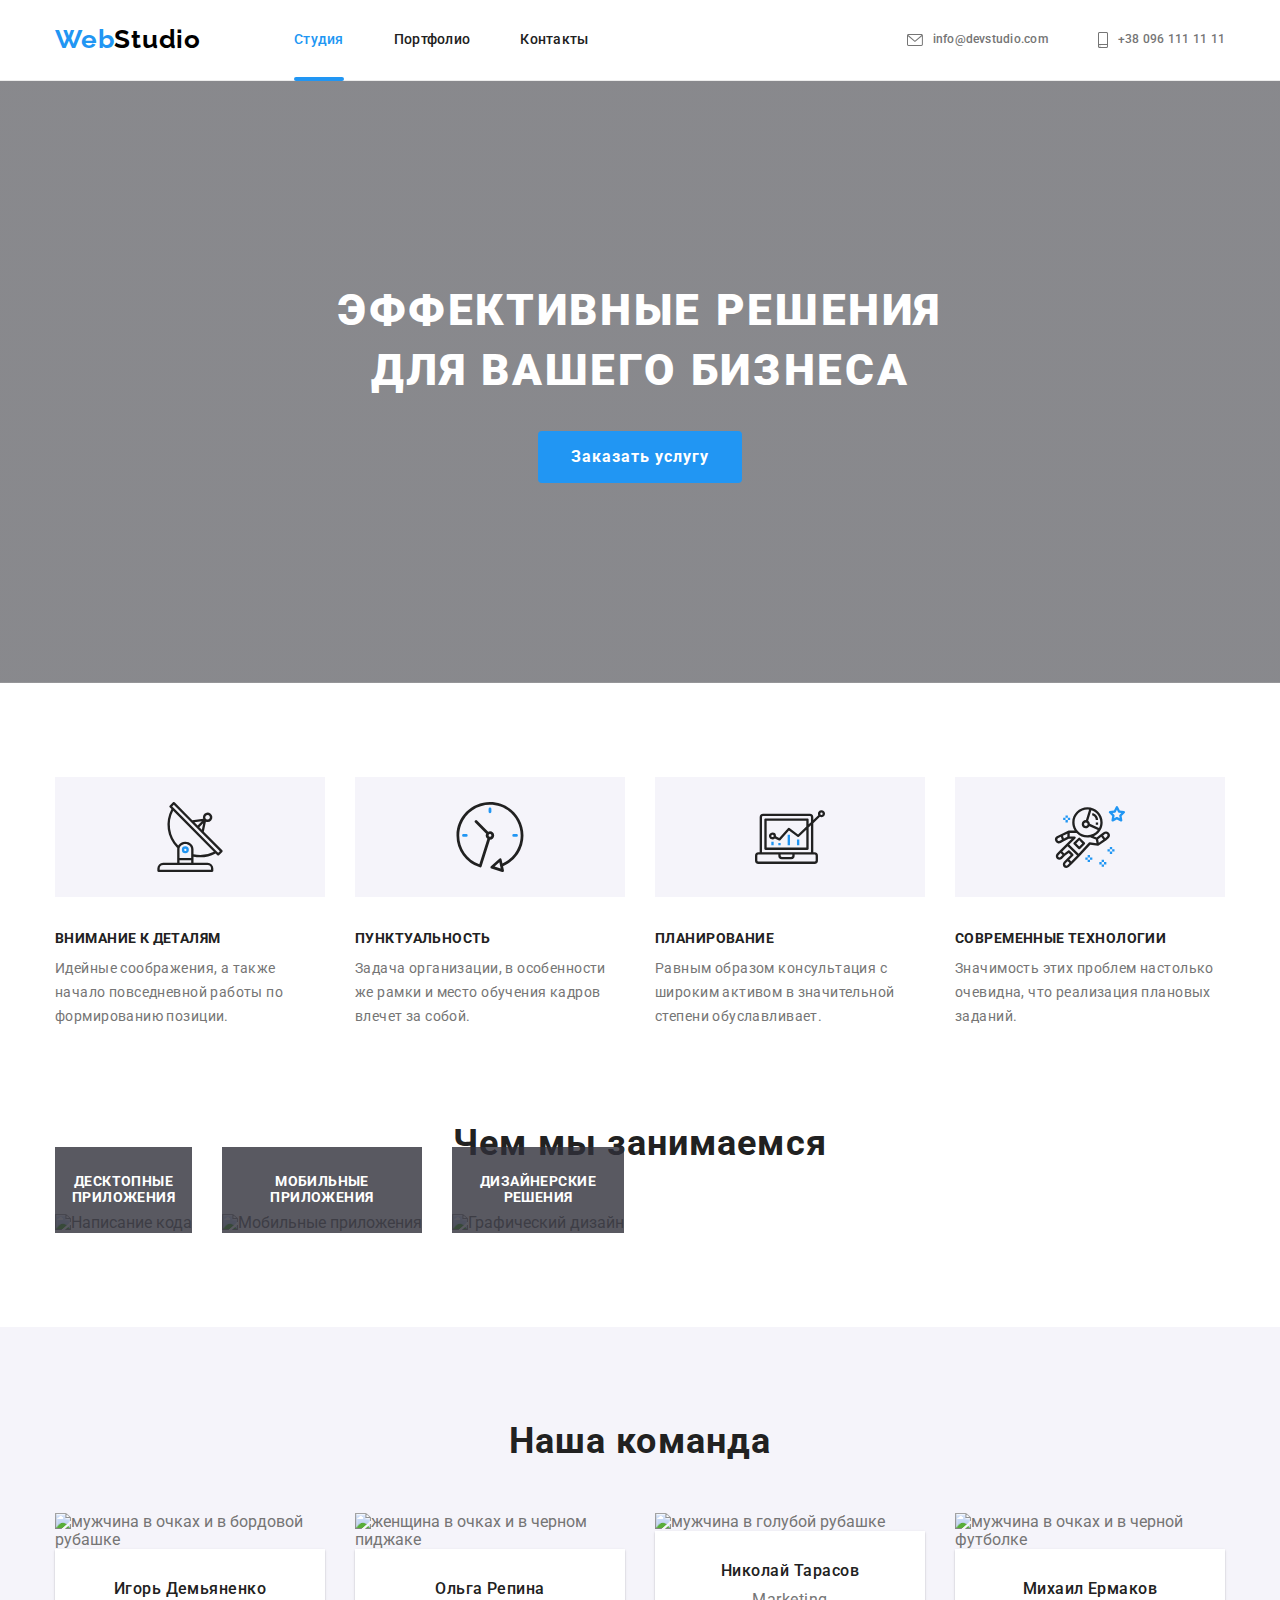
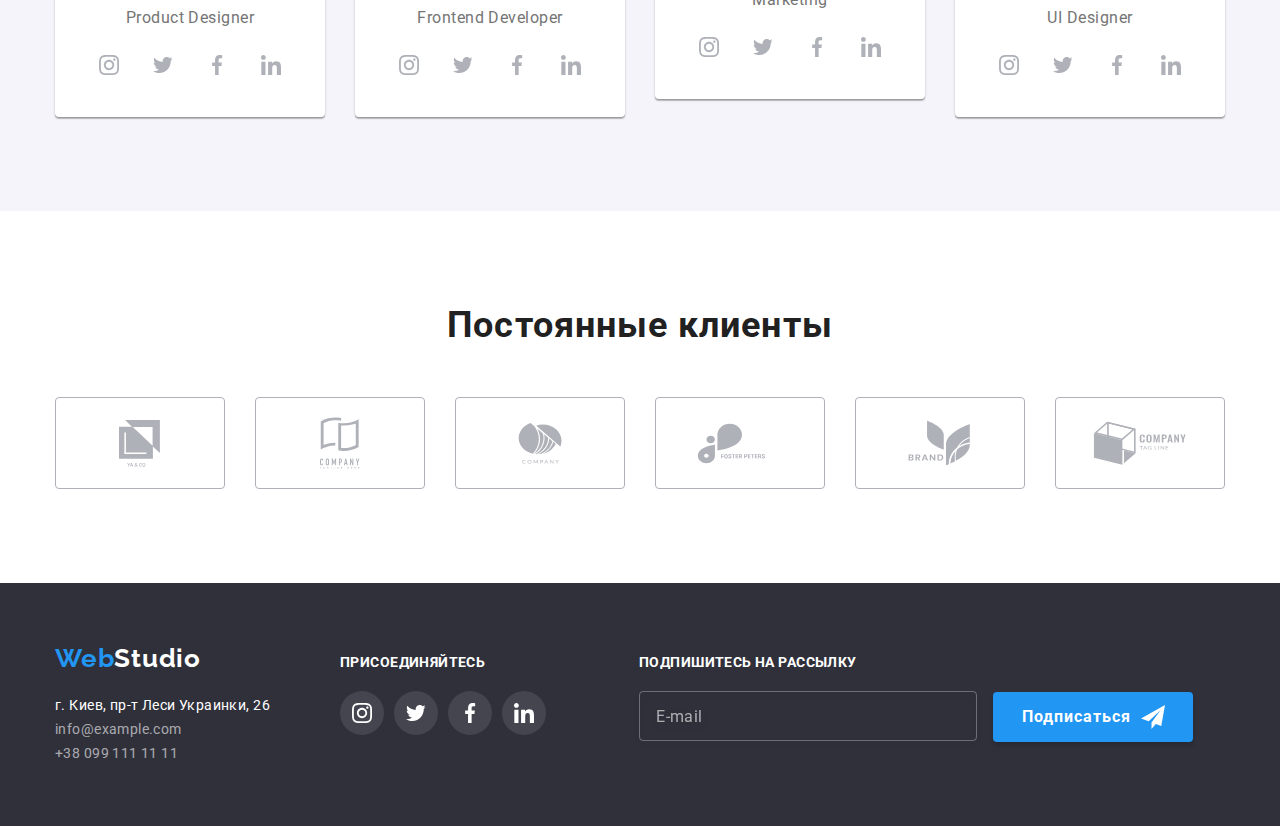
==== commit 352fbc67: "Исправления для картинок от 320px" ====
--- a/index.html
+++ b/index.html
@@ -166,32 +166,53 @@
           <h2 class="directions__title title">Чем мы занимаемся</h2>
           <ul class="directions-list list">
             <li class="directions-list__item">
-              <img
-                src="./images/what-are-we-doing/box-first.jpg"
-                alt="Написание кода"
-                width="370"
-                height="294"
-              />
+              <picture>
+                <source
+                    srcset="
+                    ./images/what-are-we-doing/box-1-1x-min.jpg 1x, 
+                    ./images/what-are-we-doing/box-1-2x-min.jpg 2x
+                    "
+                    media="(min-width:1200px)"
+                />
+                <img
+                  src="./images/what-are-we-doing/box-1-1x-min.jpg"
+                  alt="Написание кода"
+                />
+              </picture>
               <p class="directions-list__text">Десктопные приложения</p>
             </li>
 
             <li class="directions-list__item">
-              <img
-                src="./images/what-are-we-doing/box-second.jpg"
-                alt="Мобильные приложения"
-                width="370"
-                height="294"
-              />
+              <picture>
+                <source
+                    srcset="
+                    ./images/what-are-we-doing/box-2-1x-min.jpg 1x, 
+                    ./images/what-are-we-doing/box-2-2x-min.jpg 2x
+                    "
+                    media="(min-width:1200px)"
+                />
+                <img
+                  src="./images/what-are-we-doing/box-second.jpg"
+                  alt="Мобильные приложения"
+                />
+              </picture>
               <p class="directions-list__text">Мобильные приложения</p>
             </li>
 
             <li class="directions-list__item">
-              <img
-                src="./images/what-are-we-doing/box-third.jpg"
-                alt="Графический дизайн"
-                width="370"
-                height="294"
-              />
+              <picture>
+                <source
+                    srcset="
+                    ./images/what-are-we-doing/box-3-1x-min.jpg 1x, 
+                    ./images/what-are-we-doing/box-3-2x-min.jpg 2x
+                    "
+                    media="(min-width:1200px)"
+                />
+                <img
+                  src="./images/what-are-we-doing/box-third.jpg"
+                  alt="Графический дизайн"
+                />
+              </picture>
               <p class="directions-list__text">Дизайнерские решения</p>
             </li>
           </ul>
@@ -205,10 +226,33 @@
           <h2 class="team__title title">Наша команда</h2>
           <ul class="team-list list">
             <li class="team-list__item">
-              <img
-                src="./images/our-team/master-first.jpg"
-                alt="мужчина в очках и в бордовой рубашке"
-              />
+              <picture>
+                <source
+                    srcset="
+                    ./images/our-team/master-1-desc-1x-min.jpg 1x, 
+                    ./images/our-team/master-1-desc-2x-min.jpg 2x
+                    "
+                    media="(min-width:1200px)"
+                />
+                <source
+                    srcset="
+                    ./images/our-team/master-1-tab-1x-min.jpg 1x, 
+                    ./images/our-team/master-1-tab-2x-min.jpg 2x
+                    "
+                    media="(min-width:768px)"
+                />
+                <source
+                    srcset="
+                    ./images/our-team/master-1-mob-1x-min.jpg 1x, 
+                    ./images/our-team/master-1-mob-2x-min.jpg 2x
+                    "
+                    media="(min-width:320px)"
+                />
+                <img
+                  src="./images/our-team/master-1-desc-1x-min.jpg"
+                  alt="мужчина в очках и в бордовой рубашке"
+                />
+              </picture>
               <div class="team-img">
                 <h3 class="team-img__title">Игорь Демьяненко</h3>
                 <p class="team-img__text" lang="en">Product Designer</p>
@@ -268,10 +312,33 @@
               </div>
             </li>
             <li class="team-list__item">
-              <img
-                src="./images/our-team/master-second.jpg"
-                alt="женщина в очках и в черном пиджаке"
-              />
+              <picture>
+                <source
+                    srcset="
+                    ./images/our-team/master-2-desc-1x-min.jpg 1x, 
+                    ./images/our-team/master-2-desc-2x-min.jpg 2x
+                    "
+                    media="(min-width:1200px)"
+                />
+                <source
+                    srcset="
+                    ./images/our-team/master-2-tab-1x-min.jpg 1x, 
+                    ./images/our-team/master-2-tab-2x-min.jpg 2x
+                    "
+                    media="(min-width:768px)"
+                />
+                <source
+                    srcset="
+                    ./images/our-team/master-2-mob-1x-min.jpg 1x, 
+                    ./images/our-team/master-2-mob-2x-min.jpg 2x
+                    "
+                    media="(min-width:320px)"
+                />
+                <img
+                  src="./images/our-team/master-2-desc-1x-min.jpg"
+                  alt="женщина в очках и в черном пиджаке"
+                />
+              </picture>
               <div class="team-img">
                 <h3 class="team-img__title">Ольга Репина</h3>
                 <p class="team-img__text" lang="en">Frontend Developer</p>
@@ -331,10 +398,33 @@
               </div>
             </li>
             <li class="team-list__item">
-              <img
-                src="./images/our-team/master-third.jpg"
-                alt="мужчина в голубой рубашке"
-              />
+              <picture>
+                <source
+                    srcset="
+                    ./images/our-team/master-3-desc-1x-min.jpg 1x, 
+                    ./images/our-team/master-3-desc-2x-min.jpg 2x
+                    "
+                    media="(min-width:1200px)"
+                />
+                <source
+                    srcset="
+                    ./images/our-team/master-3-tab-1x-min.jpg 1x, 
+                    ./images/our-team/master-3-tab-2x-min.jpg 2x
+                    "
+                    media="(min-width:768px)"
+                />
+                <source
+                    srcset="
+                    ./images/our-team/master-3-mob-1x-min.jpg 1x, 
+                    ./images/our-team/master-3-mob-2x-min.jpg 2x
+                    "
+                    media="(min-width:320px)"
+                />
+                <img
+                  src="./images/our-team/master-3-desc-1x-min.jpg"
+                  alt="мужчина в голубой рубашке"
+                />
+              </picture>
               <div class="team-img">
                 <h3 class="team-img__title">Николай Тарасов</h3>
                 <p class="team-img__text" lang="en">Marketing</p>
@@ -394,10 +484,33 @@
               </div>
             </li>
             <li class="team-list__item">
-              <img
-                src="./images/our-team/master-fourth.jpg"
-                alt="мужчина в очках и в черной футболке"
-              />
+              <picture>
+                <source
+                    srcset="
+                      ./images/our-team/master-4-desc-1x-min.jpg 1x, 
+                      ./images/our-team/master-4-desc-2x-min.jpg 2x
+                    "
+                    media="(min-width: 1200px)"
+                />
+                <source
+                    srcset="
+                      ./images/our-team/master-4-tab-1x-min.jpg 1x, 
+                      ./images/our-team/master-4-tab-2x-min.jpg 2x
+                    "
+                    media="(min-width: 768px)"
+                />
+                <source
+                    srcset="
+                      ./images/our-team/master-4-mob-1x-min.jpg 1x, 
+                      ./images/our-team/master-4-mob-2x-min.jpg 2x
+                    "
+                    media="(min-width: 320px)"
+                />
+                <img
+                  src="./images/our-team/master-4-desc-1x-min.jpg"
+                  alt="мужчина в очках и в черной футболке"
+                />
+              </picture>
               <div class="team-img">
                 <h3 class="team-img__title">Михаил Ермаков</h3>
                 <p class="team-img__text" lang="en">UI Designer</p>
